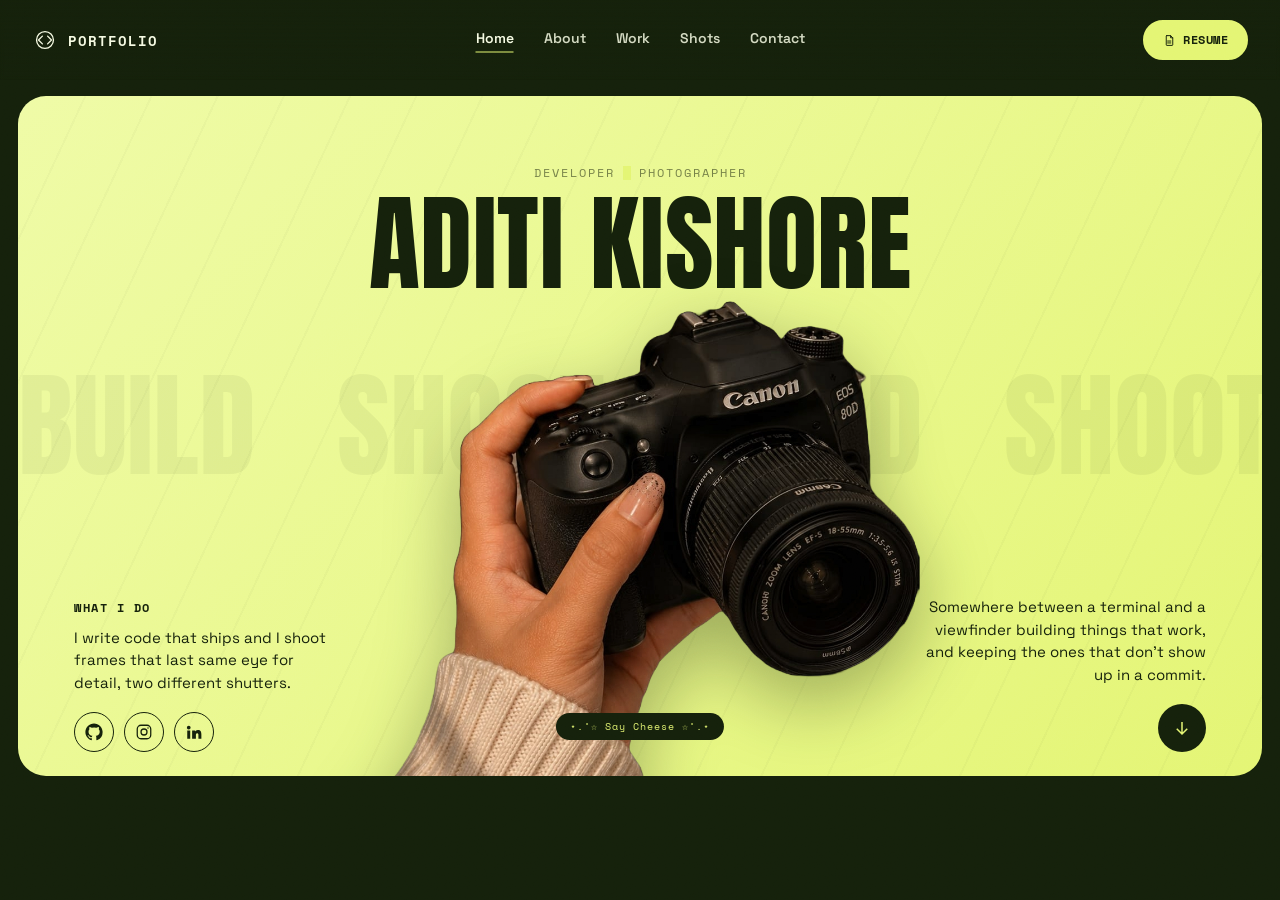
==== index.html @ 920e8c05 "updated resume" ====
<!DOCTYPE html>
<html lang="en">
<head>
<meta charset="UTF-8">
<meta name="viewport" content="width=device-width, initial-scale=1.0">
<link rel="icon" type="image/x-icon" href="assets/img/meh.png">
<link rel="preconnect" href="https://fonts.googleapis.com">
<link rel="preconnect" href="https://fonts.gstatic.com" crossorigin>
<link href="https://fonts.googleapis.com/css2?family=Anton&family=Space+Grotesk:wght@400;500;600;700&family=Space+Mono:wght@400;700&display=swap" rel="stylesheet">
<link rel="stylesheet" href="assets/css/style.css">
<title>Aditi Kishore</title>
</head>
<body>

<div class="grain" aria-hidden="true"></div>

<nav class="topnav">
  <div class="topnav__mark">
    <svg viewBox="0 0 40 40" fill="none"><circle cx="20" cy="20" r="13" stroke="currentColor" stroke-width="2"/><path d="M16 14 L10 20 L16 26 M24 14 L30 20 L24 26" stroke="currentColor" stroke-width="2" stroke-linecap="round" stroke-linejoin="round"/></svg>
    PORTFOLIO
  </div>
  <div class="topnav__links">
    <a href="index.html" class="is-active">Home</a>
    <a href="about.html">About</a>
    <a href="work.html">Work</a>
    <a href="shots.html">Shots</a>
    <a href="contact.html">Contact</a>
  </div>
  <div class="topnav__socials">
    <a class="btn-resume" href="https://drive.google.com/file/d/1BIm0ljP6OqK6bslPjOxDgCw8QHQ2F010/view?usp=sharing" target="_blank" rel="noopener" aria-label="Open Resume">
      <svg viewBox="0 0 24 24" fill="none" stroke="currentColor" stroke-width="1.8" stroke-linecap="round" stroke-linejoin="round"><path d="M7 3h7l4 4v13a1 1 0 0 1-1 1H7a1 1 0 0 1-1-1V4a1 1 0 0 1 1-1Z"/><path d="M14 3v4h4"/><path d="M8.5 13h6M8.5 16.5h6"/></svg>
      <span>Resume</span>
    </a>
  </div>
</nav>

<!-- ============ HERO ============ -->
<div class="page-pad">
  <section class="panel reveal" id="top">
    <div class="panel__lines"></div>
    <div class="hero">
      <div class="hero__ghost" aria-hidden="true">BUILD&nbsp;&nbsp;&nbsp;SHOOT&nbsp;&nbsp;&nbsp;BUILD&nbsp;&nbsp;&nbsp;SHOOT&nbsp;&nbsp;&nbsp;BUILD&nbsp;&nbsp;&nbsp;SHOOT&nbsp;&nbsp;&nbsp;</div>
      <div class="hero__head">
        <div class="eyebrow" style="color:rgba(21,33,11,0.55);margin-bottom:14px;">DEVELOPER<span class="cursor"></span>PHOTOGRAPHER</div>
        <h1 class="hero__title">ADITI KISHORE</h1>
      </div>

      <div class="hero__photo">
        <img src="assets/img/camerscut.png" alt="Aditi holding her Canon EOS 80D">
      </div>
      <span class="hero__photo__tag">&#8902;.&#730;&#9734; Say Cheese &#9734;&#730;.&#8902;</span>

      <div class="hero__row">
        <div class="hero__intro">
          <strong>What I do</strong>
          I write code that ships and I shoot frames that last same eye for detail, two different shutters.
          <div class="hero__socials">
            <a class="icon-btn" href="https://github.com/Adtkre" target="_blank" rel="noopener" aria-label="GitHub">
              <svg viewBox="0 0 24 24" fill="currentColor"><path d="M12 .5C5.73.5.5 5.73.5 12c0 5.09 3.29 9.39 7.86 10.9.57.1.78-.25.78-.55v-2.1c-3.2.7-3.87-1.36-3.87-1.36-.53-1.34-1.29-1.7-1.29-1.7-1.05-.72.08-.7.08-.7 1.16.08 1.78 1.2 1.78 1.2 1.04 1.77 2.72 1.26 3.38.96.1-.75.4-1.26.73-1.55-2.55-.29-5.23-1.28-5.23-5.7 0-1.26.45-2.29 1.2-3.1-.12-.29-.52-1.46.11-3.05 0 0 .98-.31 3.2 1.18a11.1 11.1 0 0 1 5.83 0c2.22-1.49 3.2-1.18 3.2-1.18.63 1.59.23 2.76.11 3.05.75.81 1.2 1.84 1.2 3.1 0 4.43-2.69 5.41-5.25 5.7.42.36.78 1.07.78 2.17v3.22c0 .3.21.66.79.55A11.51 11.51 0 0 0 23.5 12C23.5 5.73 18.27.5 12 .5Z"/></svg>
            </a>
            <a class="icon-btn" href="https://www.instagram.com/havea.capture/" target="_blank" rel="noopener" aria-label="Instagram">
              <svg viewBox="0 0 24 24" fill="none" stroke="currentColor" stroke-width="1.7"><rect x="3" y="3" width="18" height="18" rx="5"/><circle cx="12" cy="12" r="4"/><circle cx="17.3" cy="6.7" r="1" fill="currentColor" stroke="none"/></svg>
            </a>
            <a class="icon-btn" href="https://www.linkedin.com/in/aditi-kishore-729836320/" target="_blank" rel="noopener" aria-label="LinkedIn">
              <svg viewBox="0 0 24 24" fill="currentColor"><path d="M4.98 3.5a2.5 2.5 0 1 1 0 5.001 2.5 2.5 0 0 1 0-5ZM3 9.98h3.96V21H3V9.98ZM9.5 9.98h3.8v1.5h.05c.53-1 1.82-2.06 3.75-2.06 4 0 4.74 2.63 4.74 6.05V21h-3.96v-4.65c0-1.11-.02-2.54-1.55-2.54-1.55 0-1.79 1.21-1.79 2.46V21H9.5V9.98Z"/></svg>
            </a>
          </div>
        </div>
        <div class="hero__right">
          <p class="hero__tagline">Somewhere between a terminal and a viewfinder building things that work, and keeping the ones that don't show up in a commit.</p>
          <a class="hero__scroll" href="about.html" aria-label="Go to about section">
            <svg viewBox="0 0 24 24" fill="none" stroke="currentColor" stroke-width="2"><path d="M12 4v16M5 13l7 7 7-7"/></svg>
          </a>
        </div>
      </div>
    </div>
  </section>
</div>


<nav class="bottom-nav" aria-label="Mobile navigation">
  <a href="index.html" class="bottom-nav__item is-active" data-page="home"><svg viewBox="0 0 24 24" fill="none" stroke="currentColor" stroke-width="1.8" stroke-linecap="round" stroke-linejoin="round"><path d="M3 11.5 12 4l9 7.5"/><path d="M5.5 10v9a1 1 0 0 0 1 1H9.5a1 1 0 0 0 1-1v-4.5h5V19a1 1 0 0 0 1 1h3a1 1 0 0 0 1-1v-9"/></svg><span>Home</span></a>
  <a href="about.html" class="bottom-nav__item" data-page="about"><svg viewBox="0 0 24 24" fill="none" stroke="currentColor" stroke-width="1.8" stroke-linecap="round" stroke-linejoin="round"><circle cx="12" cy="8" r="3.5"/><path d="M4.5 20c1-3.6 4.2-6 7.5-6s6.5 2.4 7.5 6"/></svg><span>About</span></a>
  <a href="work.html" class="bottom-nav__item" data-page="work"><svg viewBox="0 0 24 24" fill="none" stroke="currentColor" stroke-width="1.8" stroke-linecap="round" stroke-linejoin="round"><rect x="3" y="7.5" width="18" height="12" rx="2"/><path d="M8.5 7.5V6a2 2 0 0 1 2-2h3a2 2 0 0 1 2 2v1.5"/><path d="M3 12.5h18"/></svg><span>Work</span></a>
  <a href="shots.html" class="bottom-nav__item" data-page="shots"><svg viewBox="0 0 24 24" fill="none" stroke="currentColor" stroke-width="1.8" stroke-linecap="round" stroke-linejoin="round"><rect x="3" y="7" width="18" height="13" rx="2"/><circle cx="12" cy="13.5" r="3.5"/><path d="M8.5 7 10 4.5h4L15.5 7"/></svg><span>Shots</span></a>
  <a href="contact.html" class="bottom-nav__item" data-page="contact"><svg viewBox="0 0 24 24" fill="none" stroke="currentColor" stroke-width="1.8" stroke-linecap="round" stroke-linejoin="round"><rect x="3" y="5" width="18" height="14" rx="2"/><path d="m4 6.5 8 6 8-6"/></svg><span>Contact</span></a>
  <a href="https://drive.google.com/file/d/1BIm0ljP6OqK6bslPjOxDgCw8QHQ2F010/view?usp=sharing" target="_blank" rel="noopener" class="bottom-nav__item bottom-nav__item--resume"><svg viewBox="0 0 24 24" fill="none" stroke="currentColor" stroke-width="1.8" stroke-linecap="round" stroke-linejoin="round"><path d="M7 3h7l4 4v13a1 1 0 0 1-1 1H7a1 1 0 0 1-1-1V4a1 1 0 0 1 1-1Z"/><path d="M14 3v4h4"/><path d="M8.5 13h6M8.5 16.5h6"/></svg><span>Resume</span></a>
</nav>

<script src="assets/js/main.js"></script>
</body>
</html>
---- assets/css/style.css ----
:root{
  --ink:#15210B;
  --ink-soft:#1D2C12;
  --ink-line:rgba(246,251,227,0.14);
  --lime:#E4F574;
  --lime-pale:#EFFBA6;
  --cream:#F6FBE3;
  --sage:#92A876;
  --radius-lg:28px;
  --radius-md:16px;
  --maxw:1280px;
  --ease:cubic-bezier(.16,.84,.32,1);
  --bottom-nav-h:76px;
}

*{box-sizing:border-box;}
html{scroll-behavior:smooth;}
body{
  margin:0;
  background:var(--ink);
  color:var(--cream);
  font-family:'Space Grotesk',sans-serif;
  font-size:16px;
  line-height:1.5;
  overflow-x:hidden;
}
h1,h2,h3{margin:0;font-family:'Anton',sans-serif;font-weight:400;letter-spacing:0.5px;text-transform:lowercase;}
p{margin:0;}
a{color:inherit;text-decoration:none;}
ul{margin:0;padding:0;list-style:none;}
button{font-family:inherit;border:none;background:none;cursor:pointer;color:inherit;}
img{max-width:100%;display:block;}

.mono{font-family:'Space Mono',monospace;}

/* ---------- focus ---------- */
a:focus-visible, button:focus-visible{
  outline:2px solid var(--lime);
  outline-offset:3px;
  border-radius:4px;
}

/* ---------- grain overlay ---------- */
.grain{
  position:fixed;inset:0;pointer-events:none;z-index:999;opacity:0.05;mix-blend-mode:overlay;
  background-image:url("data:image/svg+xml,%3Csvg xmlns='http://www.w3.org/2000/svg' width='120' height='120'%3E%3Cfilter id='n'%3E%3CfeTurbulence type='fractalNoise' baseFrequency='0.9' numOctaves='2' stitchTiles='stitch'/%3E%3C/filter%3E%3Crect width='100%25' height='100%25' filter='url(%23n)'/%3E%3C/svg%3E");
}

/* ---------- layout helpers ---------- */
.wrap{max-width:var(--maxw);margin:0 auto;padding:0 32px;}
.eyebrow{
  display:inline-flex;align-items:center;gap:8px;
  font-family:'Space Mono',monospace;font-size:12px;letter-spacing:2px;text-transform:uppercase;
  color:var(--sage);
}
.cursor{display:inline-block;width:8px;height:14px;background:var(--lime);animation:blink 1.1s steps(2) infinite;}
@keyframes blink{50%{opacity:0;}}

.btn-pill{
  display:inline-flex;align-items:center;gap:10px;
  padding:13px 22px;border-radius:999px;
  border:1px solid currentColor;
  font-family:'Space Grotesk',sans-serif;font-weight:600;font-size:14px;
  transition:background .25s var(--ease), color .25s var(--ease);
  white-space:nowrap;
}
.btn-pill svg{width:14px;height:14px;flex:none;transition:transform .25s var(--ease);}
.btn-pill:hover svg{transform:translate(2px,-2px);}

.btn-pill--dark{color:var(--ink);border-color:var(--ink);}
.btn-pill--dark:hover{background:var(--ink);color:var(--lime-pale);}
.btn-pill--light{color:var(--lime-pale);border-color:var(--ink-line);}
.btn-pill--light:hover{background:var(--lime-pale);color:var(--ink);border-color:var(--lime-pale);}

.icon-btn{
  width:46px;height:46px;border-radius:50%;
  display:inline-flex;align-items:center;justify-content:center;
  border:1px solid currentColor;
  transition:transform .25s var(--ease), background .25s var(--ease), color .25s var(--ease);
}
.icon-btn svg{width:18px;height:18px;}
.icon-btn:hover{transform:translateY(-3px);}

/* ---------- reveal on scroll ---------- */
.reveal{opacity:0;transform:translateY(24px);transition:opacity .7s var(--ease), transform .7s var(--ease);}
.reveal.in-view{opacity:1;transform:translateY(0);}

@media (prefers-reduced-motion: reduce){
  .reveal{opacity:1;transform:none;transition:none;}
  .cursor{animation:none;}
  *{scroll-behavior:auto !important;}
}

/* ====================== NAV (top, desktop) ====================== */
.topnav{
  position:fixed;top:0;left:0;right:0;z-index:100;
  display:flex;align-items:center;justify-content:space-between;
  padding:20px 32px;
  background:linear-gradient(to bottom, rgba(21,33,11,0.92), rgba(21,33,11,0));
  backdrop-filter:blur(2px);
}
.topnav__mark{display:flex;align-items:center;gap:10px;font-family:'Space Mono',monospace;font-size:14px;font-weight:700;letter-spacing:1px;}
.topnav__mark svg{width:26px;height:26px;}
.topnav__links{
  display:flex;gap:30px;font-size:14px;font-weight:600;
  position:absolute;left:50%;top:50%;
  transform:translate(-50%,-50%);
}
.topnav__links a{position:relative;padding-bottom:4px;color:var(--cream);opacity:0.85;}
.topnav__links a:hover, .topnav__links a.is-active{opacity:1;}
.topnav__links a::after{
  content:'';position:absolute;left:0;bottom:0;width:0;height:1px;background:var(--lime);
  transition:width .25s var(--ease);
}
.topnav__links a:hover::after, .topnav__links a.is-active::after{width:100%;}
.topnav__socials{display:flex;gap:10px;align-items:center;}
.topnav__socials .icon-btn{width:36px;height:36px;border-color:var(--ink-line);}
.topnav__socials .icon-btn svg{width:15px;height:15px;}
.topnav__socials .icon-btn:hover{background:var(--lime);color:var(--ink);border-color:var(--lime);}

/* ---------- resume button (top, desktop) ---------- */
.btn-resume{
  display:inline-flex;align-items:center;gap:7px;
  padding:9px 18px;border-radius:999px;
  background:var(--lime);
  color:var(--ink);
  border:2px solid var(--lime);
  font-family:'Space Mono',monospace;font-size:12px;font-weight:700;
  letter-spacing:0.5px;text-transform:uppercase;white-space:nowrap;
  animation:pulse-glow 2.2s ease-in-out infinite;
  transition:background .2s var(--ease), color .2s var(--ease), transform .2s var(--ease), box-shadow .2s var(--ease);
}
.btn-resume:hover{
  background:var(--ink);
  color:var(--lime);
  transform:translateY(-2px);
  animation:none;
  box-shadow:0 0 0 3px rgba(228,245,116,0.4);
}
.btn-resume svg{width:13px;height:13px;flex:none;}
@keyframes pulse-glow{
  0%,100%{box-shadow:0 0 0 0 rgba(228,245,116,0.6);}
  50%{box-shadow:0 0 0 8px rgba(228,245,116,0);}
}

@media (max-width:860px){
  .topnav__links{display:none;}
  .topnav .btn-resume{display:none;}
}

/* ====================== BOTTOM APP NAV (mobile) ====================== */
.bottom-nav{
  display:none;
  position:fixed;bottom:0;left:0;right:0;z-index:200;
  background:var(--ink-soft);
  border-top:1px solid var(--ink-line);
  padding:8px 4px calc(8px + env(safe-area-inset-bottom));
  align-items:stretch;
  justify-content:space-between;
  box-shadow:0 -8px 24px rgba(0,0,0,0.25);
}
.bottom-nav__item{
  flex:1;
  display:flex;flex-direction:column;align-items:center;justify-content:center;
  gap:4px;padding:6px 2px;margin:0 2px;
  border-radius:14px;
  color:var(--sage);
  font-family:'Space Mono',monospace;font-size:9.5px;letter-spacing:0.3px;text-transform:uppercase;
  transition:color .2s var(--ease), background .2s var(--ease);
}
.bottom-nav__item svg{width:21px;height:21px;transition:transform .2s var(--ease);}
.bottom-nav__item:active svg{transform:scale(0.88);}
.bottom-nav__item.is-active{color:var(--lime);background:rgba(228,245,116,0.08);}
.bottom-nav__item--resume{color:var(--ink);background:var(--lime);}
.bottom-nav__item--resume:active{background:var(--lime-pale);}

@media (max-width:860px){
  .bottom-nav{display:flex;}
  body{padding-bottom:var(--bottom-nav-h);}
}

/* ====================== PANEL (hero & contact) ====================== */
.page-pad{padding:96px 18px 0;}
.panel{
  max-width:var(--maxw);margin:0 auto;
  background:linear-gradient(135deg, var(--lime-pale) 0%, var(--lime) 100%);
  border-radius:var(--radius-lg);
  position:relative;overflow:hidden;
  color:var(--ink);
}
.panel__lines{
  position:absolute;inset:0;opacity:0.5;pointer-events:none;
  background:repeating-linear-gradient(115deg, rgba(21,33,11,0.05) 0 2px, transparent 2px 60px);
}

/* ---- hero ---- */
.hero{position:relative;padding:64px 56px 24px;min-height:680px;display:flex;flex-direction:column;justify-content:space-between;gap:40px;}
.hero__ghost{
  position:absolute;top:40%;left:0;width:200%;white-space:nowrap;z-index:1;
  font-family:'Anton',sans-serif;font-size:9vw;line-height:1;color:var(--ink);opacity:0.05;
  animation:drift 30s linear infinite;
}
@keyframes drift{from{transform:translateX(0);}to{transform:translateX(-50%);}}
.hero__head{position:relative;z-index:2;text-align:center;}
.hero__title{font-size:clamp(40px, 8.2vw, 116px);line-height:0.92;white-space:nowrap;text-transform:uppercase;}

.hero__photo{
  position:absolute;
  top:30%;left:50%;
  transform:translateX(-50%);
  height:600px;
  z-index:4;
  pointer-events:none;
}
.hero__photo img{height:100%;width:auto;display:block;filter:drop-shadow(0 25px 35px rgba(21,33,11,0.35));}
.hero__photo__tag{
  position:absolute;left:50%;bottom:36px;transform:translateX(-50%);
  background:var(--ink);color:var(--lime);
  font-family:'Space Mono',monospace;font-size:10px;letter-spacing:1px;
  padding:6px 14px;border-radius:999px;white-space:nowrap;z-index:5;
}
@media (max-width:720px){
  .hero__title{white-space:normal;font-size:clamp(40px,13vw,64px);}
  .hero__photo{position:relative;top:auto;left:auto;transform:none;height:260px;margin:14px auto 0;}
  .hero__photo__tag{bottom:8px;}
}
.hero__row{position:relative;z-index:2;display:flex;justify-content:space-between;align-items:flex-end;gap:40px;flex-wrap:wrap;}
.hero__intro{max-width:260px;font-size:15px;}
.hero__intro strong{display:block;margin-bottom:10px;font-family:'Space Mono',monospace;font-size:12px;text-transform:uppercase;letter-spacing:1.5px;}
.hero__socials{display:flex;gap:10px;margin-top:18px;}
.hero__socials .icon-btn{width:40px;height:40px;border-color:var(--ink);}
.hero__socials .icon-btn:hover{background:var(--ink);color:var(--lime);}
.hero__right{display:flex;flex-direction:column;align-items:flex-end;gap:18px;}
.hero__tagline{max-width:280px;font-size:15px;text-align:right;}
.hero__scroll{
  width:48px;height:48px;border-radius:50%;background:var(--ink);color:var(--lime);
  display:flex;align-items:center;justify-content:center;flex:none;
  animation:bob 2.4s ease-in-out infinite;
}
@keyframes bob{0%,100%{transform:translateY(0);}50%{transform:translateY(6px);}}
.hero__scroll svg{width:18px;height:18px;}

.panel-nav{
  display:flex;justify-content:center;gap:48px;
  padding:30px 0 8px;flex-wrap:wrap;
}
.panel-nav a{font-size:14px;font-weight:600;color:var(--cream);opacity:0.8;}
.panel-nav a:hover{opacity:1;color:var(--lime-pale);}

@media (max-width:720px){
  .hero{padding:44px 26px 16px;}
  .hero__row{flex-direction:column;align-items:flex-start;}
  .hero__right{align-items:flex-start;}
  .hero__tagline{text-align:left;}
}

/* ====================== SECTIONS (dark) ====================== */
.section{padding:130px 0 0;}
.section--first{padding-top:150px;}
.section__head{
  display:flex;justify-content:space-between;align-items:flex-start;gap:40px;flex-wrap:wrap;
  margin-bottom:64px;
}
.section__title{font-size:clamp(90px,13vw,180px);color:var(--lime);}
.section__desc{max-width:360px;font-size:15px;color:var(--sage);text-align:right;}
.section__head--alt .section__desc{text-align:left;}
@media (max-width:720px){
  .section{padding:90px 0 0;}
  .section--first{padding-top:110px;}
  .section__desc{text-align:left;}
}

/* ---------- about ---------- */
.about__top{display:flex;justify-content:space-between;align-items:flex-start;gap:30px;flex-wrap:wrap;margin-bottom:10px;}
.about__bio{max-width:520px;margin-left:auto;font-size:17px;color:var(--cream); margin-top:-30px;}
.about__bio a{color:var(--lime);text-decoration:underline;text-decoration-color:rgba(228,245,116,0.4);}

.wheel-block{display:flex;align-items:center;justify-content:center;gap:36px;flex-wrap:wrap;padding-bottom:90px;}
.wheel-arrow{flex:none;}
.wheel-arrow .icon-btn{width:48px;height:48px;border-color:var(--ink-line);}
.wheel-arrow .icon-btn:hover{background:var(--lime);color:var(--ink);border-color:var(--lime);}

.wheel{position:relative;width:420px;height:420px;flex:none;}
.wheel__ring{width:100%;height:100%;animation:spin 22s linear infinite;}
@keyframes spin{to{transform:rotate(360deg);}}
.wheel__ring text{
  font-family:'Space Mono',monospace;font-size:13px;letter-spacing:1.5px;fill:var(--cream);
}
.wheel__disc{
  position:absolute;inset:58px;border-radius:50%;
  background:radial-gradient(circle at 35% 30%, var(--lime-pale), var(--lime) 70%);
  display:flex;align-items:center;justify-content:center;
  overflow:hidden;
  box-shadow:inset 0 0 0 1px rgba(21,33,11,0.08);
}
.wheel__icon{width:78%;height:78%;display:flex;align-items:center;justify-content:center;transition:opacity .3s var(--ease), transform .3s var(--ease);}
.wheel__icon img{width:100%;height:100%;object-fit:contain;}
.wheel__icon.hidden{opacity:0;transform:scale(.7);position:absolute;}

/* ---------- skills pills (mobile only, shown below the wheel) ---------- */
.skills-pills{display:none;width:100%;justify-content:center;margin-top:-40px;}
.pills-group{display:flex;flex-wrap:wrap;justify-content:center;gap:10px;}
.pills-group.hidden{display:none;}
.skills-pills span{
  font-family:'Space Mono',monospace;font-size:12px;letter-spacing:0.5px;
  color:var(--cream);border:1px solid var(--ink-line);
  padding:9px 16px;border-radius:999px;background:var(--ink-soft);
  white-space:nowrap;
}

/* ---------- work ---------- */
.work-list{border-top:1px solid var(--ink-line);}
.work-item{
  display:grid;grid-template-columns:120px 1fr auto;gap:30px;align-items:center;
  padding:42px 0;border-bottom:1px solid var(--ink-line);
}
.work-item__tag{font-family:'Space Mono',monospace;font-size:13px;color:var(--lime);letter-spacing:1px;}
.work-item__title{font-family:'Anton',sans-serif;font-size:26px;text-transform:none;margin-bottom:8px;}
.work-item__desc{font-size:14px;color:var(--sage);max-width:520px;}
.work-item__stack{display:flex;gap:8px;margin-top:10px;flex-wrap:wrap;}
.work-item__stack span{font-family:'Space Mono',monospace;font-size:11px;color:var(--sage);border:1px solid var(--ink-line);padding:4px 9px;border-radius:999px;}
@media (max-width:720px){
  .work-item{grid-template-columns:1fr;gap:14px;}
  .work-item__cta{justify-self:start;}
}

/* ---------- shots ---------- */
.shots-track-wrap{position:relative;}
.shots-track{
  display:flex;gap:20px;overflow-x:auto;scroll-snap-type:x mandatory;
  padding-bottom:10px;scrollbar-width:none;
}
.shots-track::-webkit-scrollbar{display:none;}
.shot{
  flex:none;width:280px;height:340px;scroll-snap-align:start;
  border-radius:var(--radius-md);position:relative;overflow:hidden;
  display:flex;align-items:flex-end;padding:18px;
  border:1px dashed var(--ink-line);
}
.shot::after{content:'';position:absolute;inset:0;background:linear-gradient(to top, rgba(21,33,11,0.65), transparent 55%);}
.shot__label{position:relative;z-index:1;font-family:'Space Mono',monospace;font-size:12px;color:var(--cream);letter-spacing:1px;}
.shot__icon{position:absolute;top:18px;left:18px;width:22px;height:22px;color:rgba(246,251,227,0.55);z-index:1;}
.shots-controls{display:flex;justify-content:flex-end;gap:10px;margin-top:24px;}
.shots-controls .icon-btn{width:44px;height:44px;border-color:var(--ink-line);}
.shots-controls .icon-btn:hover{background:var(--lime);color:var(--ink);border-color:var(--lime);}
.shots-note{
  margin-top:20px;font-family:'Space Mono',monospace;font-size:12px;color:var(--sage);
}

/* ====================== CONTACT PANEL ====================== */
.contact{padding:80px 56px;text-align:center;display:flex;flex-direction:column;align-items:center;gap:24px;}
.contact__title{font-size:clamp(46px,9vw,108px);line-height:0.95;}
.contact__sub{max-width:480px;font-size:16px;}
.contact__row{display:flex;gap:16px;flex-wrap:wrap;justify-content:center;margin-top:10px;}
.contact__row .icon-btn{width:54px;height:54px;border-color:var(--ink);}
.contact__row .icon-btn:hover{background:var(--ink);color:var(--lime);}
.contact__email{
  font-family:'Space Mono',monospace;font-size:14px;border-bottom:1px solid var(--ink);padding-bottom:3px;
}
@media (max-width:720px){.contact{padding:60px 26px;}}

footer{
  text-align:center;padding:40px 20px 50px;
  font-family:'Space Mono',monospace;font-size:12px;color:var(--sage);
}
footer a{text-decoration:underline;text-decoration-color:var(--ink-line);}

@media (max-width:720px){
  .wheel{width:240px;height:240px;}
  .wheel__ring{display:none;}
  .wheel__disc{inset:0;}
  .wheel-block{gap:14px;row-gap:26px;padding-bottom:50px;}
  .wheel-arrow .icon-btn{width:40px;height:40px;}
  .skills-pills{display:flex;max-width:300px;margin:0 auto;}
  .about__bio{margin-left:0;margin-top:0;max-width:100%;font-size:15.5px;}
  .about__top{margin-bottom:36px;}
}

@media (max-width:420px){
  .wheel{width:200px;height:200px;}
  .wheel-block{gap:8px;}
  .skills-pills{max-width:250px;margin:0 auto;}
  .skills-pills span{font-size:11px;padding:8px 13px;}
}
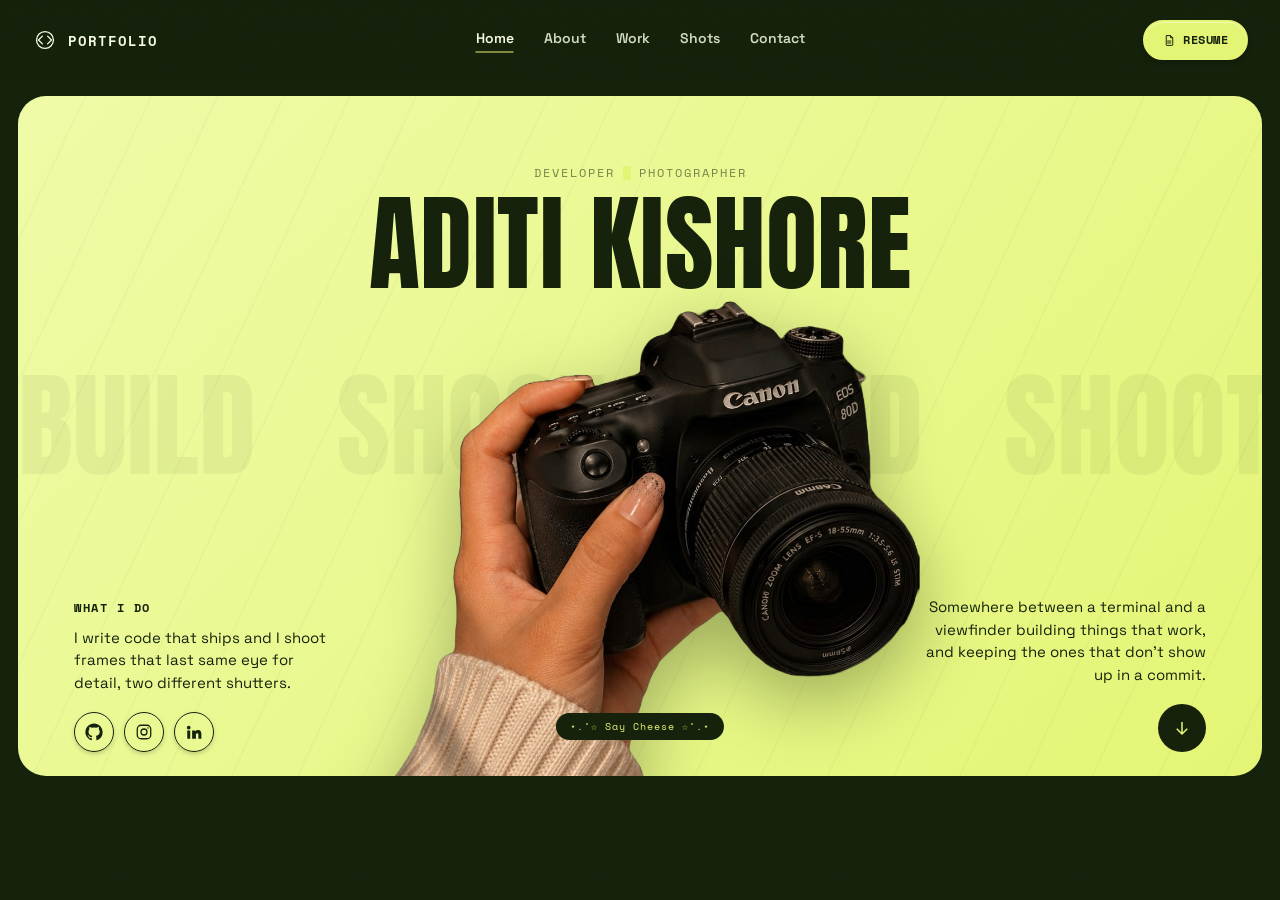
==== commit c669e990: "changed nav bar and addedd gradiant in camera" ====
--- a/index.html
+++ b/index.html
@@ -27,7 +27,11 @@
     <a href="contact.html">Contact</a>
   </div>
   <div class="topnav__socials">
-    <a class="btn-resume" href="https://drive.google.com/file/d/1BIm0ljP6OqK6bslPjOxDgCw8QHQ2F010/view?usp=sharing" target="_blank" rel="noopener" aria-label="Open Resume">
+    <a  class="btn-resume"
+        href="./assets/docs/Aditi_Kishore_Resume.pdf"
+        target="_blank"
+        rel="noopener noreferrer"
+        aria-label="Open Resume">
       <svg viewBox="0 0 24 24" fill="none" stroke="currentColor" stroke-width="1.8" stroke-linecap="round" stroke-linejoin="round"><path d="M7 3h7l4 4v13a1 1 0 0 1-1 1H7a1 1 0 0 1-1-1V4a1 1 0 0 1 1-1Z"/><path d="M14 3v4h4"/><path d="M8.5 13h6M8.5 16.5h6"/></svg>
       <span>Resume</span>
     </a>
@@ -77,16 +81,32 @@
   </section>
 </div>
 
-
 <nav class="bottom-nav" aria-label="Mobile navigation">
-  <a href="index.html" class="bottom-nav__item is-active" data-page="home"><svg viewBox="0 0 24 24" fill="none" stroke="currentColor" stroke-width="1.8" stroke-linecap="round" stroke-linejoin="round"><path d="M3 11.5 12 4l9 7.5"/><path d="M5.5 10v9a1 1 0 0 0 1 1H9.5a1 1 0 0 0 1-1v-4.5h5V19a1 1 0 0 0 1 1h3a1 1 0 0 0 1-1v-9"/></svg><span>Home</span></a>
-  <a href="about.html" class="bottom-nav__item" data-page="about"><svg viewBox="0 0 24 24" fill="none" stroke="currentColor" stroke-width="1.8" stroke-linecap="round" stroke-linejoin="round"><circle cx="12" cy="8" r="3.5"/><path d="M4.5 20c1-3.6 4.2-6 7.5-6s6.5 2.4 7.5 6"/></svg><span>About</span></a>
-  <a href="work.html" class="bottom-nav__item" data-page="work"><svg viewBox="0 0 24 24" fill="none" stroke="currentColor" stroke-width="1.8" stroke-linecap="round" stroke-linejoin="round"><rect x="3" y="7.5" width="18" height="12" rx="2"/><path d="M8.5 7.5V6a2 2 0 0 1 2-2h3a2 2 0 0 1 2 2v1.5"/><path d="M3 12.5h18"/></svg><span>Work</span></a>
-  <a href="shots.html" class="bottom-nav__item" data-page="shots"><svg viewBox="0 0 24 24" fill="none" stroke="currentColor" stroke-width="1.8" stroke-linecap="round" stroke-linejoin="round"><rect x="3" y="7" width="18" height="13" rx="2"/><circle cx="12" cy="13.5" r="3.5"/><path d="M8.5 7 10 4.5h4L15.5 7"/></svg><span>Shots</span></a>
-  <a href="contact.html" class="bottom-nav__item" data-page="contact"><svg viewBox="0 0 24 24" fill="none" stroke="currentColor" stroke-width="1.8" stroke-linecap="round" stroke-linejoin="round"><rect x="3" y="5" width="18" height="14" rx="2"/><path d="m4 6.5 8 6 8-6"/></svg><span>Contact</span></a>
-  <a href="https://drive.google.com/file/d/1BIm0ljP6OqK6bslPjOxDgCw8QHQ2F010/view?usp=sharing" target="_blank" rel="noopener" class="bottom-nav__item bottom-nav__item--resume"><svg viewBox="0 0 24 24" fill="none" stroke="currentColor" stroke-width="1.8" stroke-linecap="round" stroke-linejoin="round"><path d="M7 3h7l4 4v13a1 1 0 0 1-1 1H7a1 1 0 0 1-1-1V4a1 1 0 0 1 1-1Z"/><path d="M14 3v4h4"/><path d="M8.5 13h6M8.5 16.5h6"/></svg><span>Resume</span></a>
+  <a href="index.html" class="bottom-nav__item is-active" data-page="home">
+    <span class="icon-circle"><svg viewBox="0 0 24 24" fill="none" stroke="currentColor" stroke-width="1.8" stroke-linecap="round" stroke-linejoin="round"><path d="M4 11.5 12 4l8 7.5"/><path d="M6.5 10.5V19h11v-8.5"/><path d="M10 19v-4.5h4V19"/></svg></span>
+    <span>Home</span>
+  </a>
+  <a href="about.html" class="bottom-nav__item" data-page="about">
+    <span class="icon-circle"><svg viewBox="0 0 24 24" fill="none" stroke="currentColor" stroke-width="1.8" stroke-linecap="round" stroke-linejoin="round"><circle cx="12" cy="8" r="3.5"/><path d="M4.5 20c1-3.6 4.2-6 7.5-6s6.5 2.4 7.5 6"/></svg></span>
+    <span>About</span>
+  </a>
+  <a href="work.html" class="bottom-nav__item" data-page="work">
+    <span class="icon-circle"><svg viewBox="0 0 24 24" fill="none" stroke="currentColor" stroke-width="1.8" stroke-linecap="round" stroke-linejoin="round"><rect x="3" y="7.5" width="18" height="12" rx="2"/><path d="M8.5 7.5V6a2 2 0 0 1 2-2h3a2 2 0 0 1 2 2v1.5"/><path d="M3 12.5h18"/></svg></span>
+    <span>Work</span>
+  </a>
+  <a href="shots.html" class="bottom-nav__item" data-page="shots">
+    <span class="icon-circle"><svg viewBox="0 0 24 24" fill="none" stroke="currentColor" stroke-width="1.8" stroke-linecap="round" stroke-linejoin="round"><rect x="3" y="7" width="18" height="13" rx="2"/><circle cx="12" cy="13.5" r="3.5"/><path d="M8.5 7 10 4.5h4L15.5 7"/></svg></span>
+    <span>Shots</span>
+  </a>
+  <a href="contact.html" class="bottom-nav__item" data-page="contact">
+    <span class="icon-circle"><svg viewBox="0 0 24 24" fill="none" stroke="currentColor" stroke-width="1.8" stroke-linecap="round" stroke-linejoin="round"><rect x="3" y="5" width="18" height="14" rx="2"/><path d="m4 6.5 8 6 8-6"/></svg></span>
+    <span>Contact</span>
+  </a>
+  <a href="./assets/docs/Aditi_Kishore_Resume.pdf" target="_blank" rel="noopener" class="bottom-nav__item bottom-nav__item--resume">
+    <span class="icon-circle"><svg viewBox="0 0 24 24" fill="none" stroke="currentColor" stroke-width="1.8" stroke-linecap="round" stroke-linejoin="round"><path d="M7 3h7l4 4v13a1 1 0 0 1-1 1H7a1 1 0 0 1-1-1V4a1 1 0 0 1 1-1Z"/><path d="M14 3v4h4"/><path d="M8.5 13h6M8.5 16.5h6"/></svg></span>
+    <span>Resume</span>
+  </a>
 </nav>
-
 <script src="assets/js/main.js"></script>
 </body>
 </html>
--- a/assets/css/style.css
+++ b/assets/css/style.css
@@ -10,10 +10,10 @@
   --radius-md:16px;
   --maxw:1280px;
   --ease:cubic-bezier(.16,.84,.32,1);
-  --bottom-nav-h:76px;
-}
-
-*{box-sizing:border-box;}
+  --bottom-nav-h:96px;
+}
+
+*{box-sizing:border-box;-webkit-tap-highlight-color:transparent;}
 html{scroll-behavior:smooth;}
 body{
   margin:0;
@@ -61,9 +61,12 @@
   padding:13px 22px;border-radius:999px;
   border:1px solid currentColor;
   font-family:'Space Grotesk',sans-serif;font-weight:600;font-size:14px;
-  transition:background .25s var(--ease), color .25s var(--ease);
+  box-shadow:0 1px 0 rgba(255,255,255,0.15) inset, 0 2px 5px rgba(0,0,0,0.15);
+  transition:background .25s var(--ease), color .25s var(--ease), box-shadow .25s var(--ease), transform .25s var(--ease);
   white-space:nowrap;
 }
+.btn-pill:hover{transform:translateY(-2px);}
+.btn-pill:active{transform:translateY(0);box-shadow:0 1px 3px rgba(0,0,0,0.25) inset;}
 .btn-pill svg{width:14px;height:14px;flex:none;transition:transform .25s var(--ease);}
 .btn-pill:hover svg{transform:translate(2px,-2px);}
 
@@ -76,10 +79,12 @@
   width:46px;height:46px;border-radius:50%;
   display:inline-flex;align-items:center;justify-content:center;
   border:1px solid currentColor;
-  transition:transform .25s var(--ease), background .25s var(--ease), color .25s var(--ease);
+  box-shadow:0 1px 0 rgba(255,255,255,0.15) inset, 0 2px 4px rgba(0,0,0,0.18);
+  transition:transform .25s var(--ease), background .25s var(--ease), color .25s var(--ease), box-shadow .25s var(--ease);
 }
 .icon-btn svg{width:18px;height:18px;}
-.icon-btn:hover{transform:translateY(-3px);}
+.icon-btn:hover{transform:translateY(-3px);box-shadow:0 1px 0 rgba(255,255,255,0.2) inset, 0 6px 12px rgba(0,0,0,0.25);}
+.icon-btn:active{transform:translateY(0);box-shadow:0 1px 3px rgba(0,0,0,0.3) inset;}
 
 /* ---------- reveal on scroll ---------- */
 .reveal{opacity:0;transform:translateY(24px);transition:opacity .7s var(--ease), transform .7s var(--ease);}
@@ -127,6 +132,7 @@
   border:2px solid var(--lime);
   font-family:'Space Mono',monospace;font-size:12px;font-weight:700;
   letter-spacing:0.5px;text-transform:uppercase;white-space:nowrap;
+  box-shadow:0 1px 0 rgba(255,255,255,0.5) inset, 0 3px 6px rgba(0,0,0,0.2);
   animation:pulse-glow 2.2s ease-in-out infinite;
   transition:background .2s var(--ease), color .2s var(--ease), transform .2s var(--ease), box-shadow .2s var(--ease);
 }
@@ -137,6 +143,7 @@
   animation:none;
   box-shadow:0 0 0 3px rgba(228,245,116,0.4);
 }
+.btn-resume:active{transform:translateY(0);}
 .btn-resume svg{width:13px;height:13px;flex:none;}
 @keyframes pulse-glow{
   0%,100%{box-shadow:0 0 0 0 rgba(228,245,116,0.6);}
@@ -148,31 +155,116 @@
   .topnav .btn-resume{display:none;}
 }
 
-/* ====================== BOTTOM APP NAV (mobile) ====================== */
+/* ====================== BOTTOM APP NAV (mobile, filmstrip style) ====================== */
 .bottom-nav{
   display:none;
-  position:fixed;bottom:0;left:0;right:0;z-index:200;
-  background:var(--ink-soft);
-  border-top:1px solid var(--ink-line);
-  padding:8px 4px calc(8px + env(safe-area-inset-bottom));
+  position:fixed;
+  left:50%;
+  bottom:calc(18px + env(safe-area-inset-bottom));
+  transform:translateX(-50%);
+  z-index:200;
+  width:max-content;
+  max-width:calc(100vw - 32px);
+  background:linear-gradient(180deg, #223016 0%, var(--ink-soft) 100%);
+  border:3px solid rgba(246,251,227,0.4);
+  border-radius:4px;
+  padding:13px 0;
   align-items:stretch;
-  justify-content:space-between;
-  box-shadow:0 -8px 24px rgba(0,0,0,0.25);
-}
+  justify-content:center;
+  gap:0;
+  box-shadow:
+    0 10px 18px rgba(0,0,0,0.3),
+    0 22px 44px rgba(0,0,0,0.35),
+    0 1px 0 rgba(246,251,227,0.06) inset,
+    0 -1px 6px rgba(0,0,0,0.35) inset;
+}
+/* sprocket-hole perforations, film-strip style (top & bottom edges only) */
+.bottom-nav::before,
+.bottom-nav::after{
+  content:'';
+  position:absolute;
+  left:8px;right:8px;
+  height:8px;
+  background-image:url("data:image/svg+xml,%3Csvg xmlns='http://www.w3.org/2000/svg' width='14' height='8' viewBox='0 0 14 8'%3E%3Crect x='2' y='1' width='8' height='6' rx='2' ry='2' fill='%23F6FBE3' fill-opacity='0.85'/%3E%3C/svg%3E");
+  background-repeat:repeat-x;
+  background-size:14px 8px;
+}
+.bottom-nav::before{top:3px;}
+.bottom-nav::after{bottom:3px;}
 .bottom-nav__item{
-  flex:1;
+  position:relative;
+  flex:none;
+  width:56px;
   display:flex;flex-direction:column;align-items:center;justify-content:center;
-  gap:4px;padding:6px 2px;margin:0 2px;
-  border-radius:14px;
+  gap:4px;
+  padding:4px 4px;
+  border-radius:0;
+  border-top:3px solid rgba(246,251,227,0.4);
+  border-bottom:3px solid rgba(246,251,227,0.4);
+  border-right:3px solid rgba(246,251,227,0.4);
   color:var(--sage);
-  font-family:'Space Mono',monospace;font-size:9.5px;letter-spacing:0.3px;text-transform:uppercase;
-  transition:color .2s var(--ease), background .2s var(--ease);
-}
-.bottom-nav__item svg{width:21px;height:21px;transition:transform .2s var(--ease);}
-.bottom-nav__item:active svg{transform:scale(0.88);}
-.bottom-nav__item.is-active{color:var(--lime);background:rgba(228,245,116,0.08);}
-.bottom-nav__item--resume{color:var(--ink);background:var(--lime);}
-.bottom-nav__item--resume:active{background:var(--lime-pale);}
+  -webkit-tap-highlight-color:transparent;
+  outline:none;
+  user-select:none;
+  transition:color .25s var(--ease), background .25s var(--ease);
+}
+.bottom-nav__item:first-child{
+  border-top-left-radius:2px;
+  border-bottom-left-radius:2px;
+}
+.bottom-nav__item:last-child{
+  border-right:none;
+  border-top-right-radius:2px;
+  border-bottom-right-radius:2px;
+}
+.bottom-nav__item .icon-circle{
+  width:32px;height:26px;
+  display:flex;align-items:center;justify-content:center;
+  border-radius:8px;
+  background:rgba(246,251,227,0.05);
+  border:1px solid rgba(246,251,227,0.08);
+  box-shadow:
+    0 1px 0 rgba(246,251,227,0.08) inset,
+    0 -2px 3px rgba(0,0,0,0.3) inset,
+    0 2px 4px rgba(0,0,0,0.25);
+  transition:background .25s var(--ease), color .25s var(--ease), transform .3s var(--ease), box-shadow .3s var(--ease), border-radius .3s var(--ease);
+}
+.bottom-nav__item svg{width:17px;height:17px;transition:transform .2s var(--ease);}
+.bottom-nav__item span{
+  font-family:'Space Mono',monospace;font-size:8.5px;letter-spacing:0.3px;text-transform:uppercase;
+  white-space:nowrap;
+  transition:color .2s var(--ease), transform .25s var(--ease);
+}
+
+.bottom-nav__item:active .icon-circle{background:rgba(246,251,227,0.08);transform:scale(0.92);}
+.bottom-nav__item:active svg{transform:scale(0.9);}
+
+/* ---------- active item: bigger "developed frame" popping off the strip ---------- */
+.bottom-nav__item.is-active{color:var(--lime);}
+.bottom-nav__item.is-active .icon-circle{
+  color:var(--ink);
+  width:36px;height:30px;
+  border-radius:10px;
+  border-color:transparent;
+  background:linear-gradient(160deg, var(--lime-pale) 0%, var(--lime) 65%);
+  transform:translateY(-20px) scale(1.15) rotate(-2deg);
+  box-shadow:
+    0 12px 24px rgba(228,245,116,0.5),
+    0 0 0 5px var(--ink-soft),
+    0 1px 0 rgba(255,255,255,0.6) inset,
+    0 -3px 5px rgba(21,33,11,0.25) inset;
+}
+.bottom-nav__item.is-active:active .icon-circle{
+  background:var(--lime-pale);
+  transform:translateY(-20px) scale(1.1) rotate(-2deg);
+}
+.bottom-nav__item.is-active span{
+  transform:translateY(-8px);
+}
+
+.bottom-nav__item--resume{color:var(--lime);}
+.bottom-nav__item--resume .icon-circle{color:var(--lime);}
+.bottom-nav__item--resume:active .icon-circle{background:rgba(228,245,116,0.12);}
 
 @media (max-width:860px){
   .bottom-nav{display:flex;}
@@ -223,6 +315,11 @@
   .hero__title{white-space:normal;font-size:clamp(40px,13vw,64px);}
   .hero__photo{position:relative;top:auto;left:auto;transform:none;height:260px;margin:14px auto 0;}
   .hero__photo__tag{bottom:8px;}
+  .hero__photo img{
+    -webkit-mask-image:linear-gradient(to bottom, #000 70%, transparent 100%);
+    mask-image:linear-gradient(to bottom, #000 70%, transparent 100%);
+    filter:none;
+  }
 }
 .hero__row{position:relative;z-index:2;display:flex;justify-content:space-between;align-items:flex-end;gap:40px;flex-wrap:wrap;}
 .hero__intro{max-width:260px;font-size:15px;}
@@ -255,24 +352,24 @@
 }
 
 /* ====================== SECTIONS (dark) ====================== */
-.section{padding:130px 0 0;}
-.section--first{padding-top:150px;}
+.section{padding:72px 0 0;}
+.section--first{padding-top:88px;}
 .section__head{
   display:flex;justify-content:space-between;align-items:flex-start;gap:40px;flex-wrap:wrap;
-  margin-bottom:64px;
+  margin-bottom:28px;
 }
 .section__title{font-size:clamp(90px,13vw,180px);color:var(--lime);}
 .section__desc{max-width:360px;font-size:15px;color:var(--sage);text-align:right;}
 .section__head--alt .section__desc{text-align:left;}
 @media (max-width:720px){
-  .section{padding:90px 0 0;}
-  .section--first{padding-top:110px;}
+  .section{padding:60px 0 0;}
+  .section--first{padding-top:82px;}
   .section__desc{text-align:left;}
 }
 
 /* ---------- about ---------- */
 .about__top{display:flex;justify-content:space-between;align-items:flex-start;gap:30px;flex-wrap:wrap;margin-bottom:10px;}
-.about__bio{max-width:520px;margin-left:auto;font-size:17px;color:var(--cream); margin-top:-30px;}
+.about__bio{max-width:520px;margin-left:auto;font-size:17px;color:var(--cream); margin-top:-14px;}
 .about__bio a{color:var(--lime);text-decoration:underline;text-decoration-color:rgba(228,245,116,0.4);}
 
 .wheel-block{display:flex;align-items:center;justify-content:center;gap:36px;flex-wrap:wrap;padding-bottom:90px;}
@@ -381,4 +478,4 @@
   .wheel-block{gap:8px;}
   .skills-pills{max-width:250px;margin:0 auto;}
   .skills-pills span{font-size:11px;padding:8px 13px;}
-}
+}
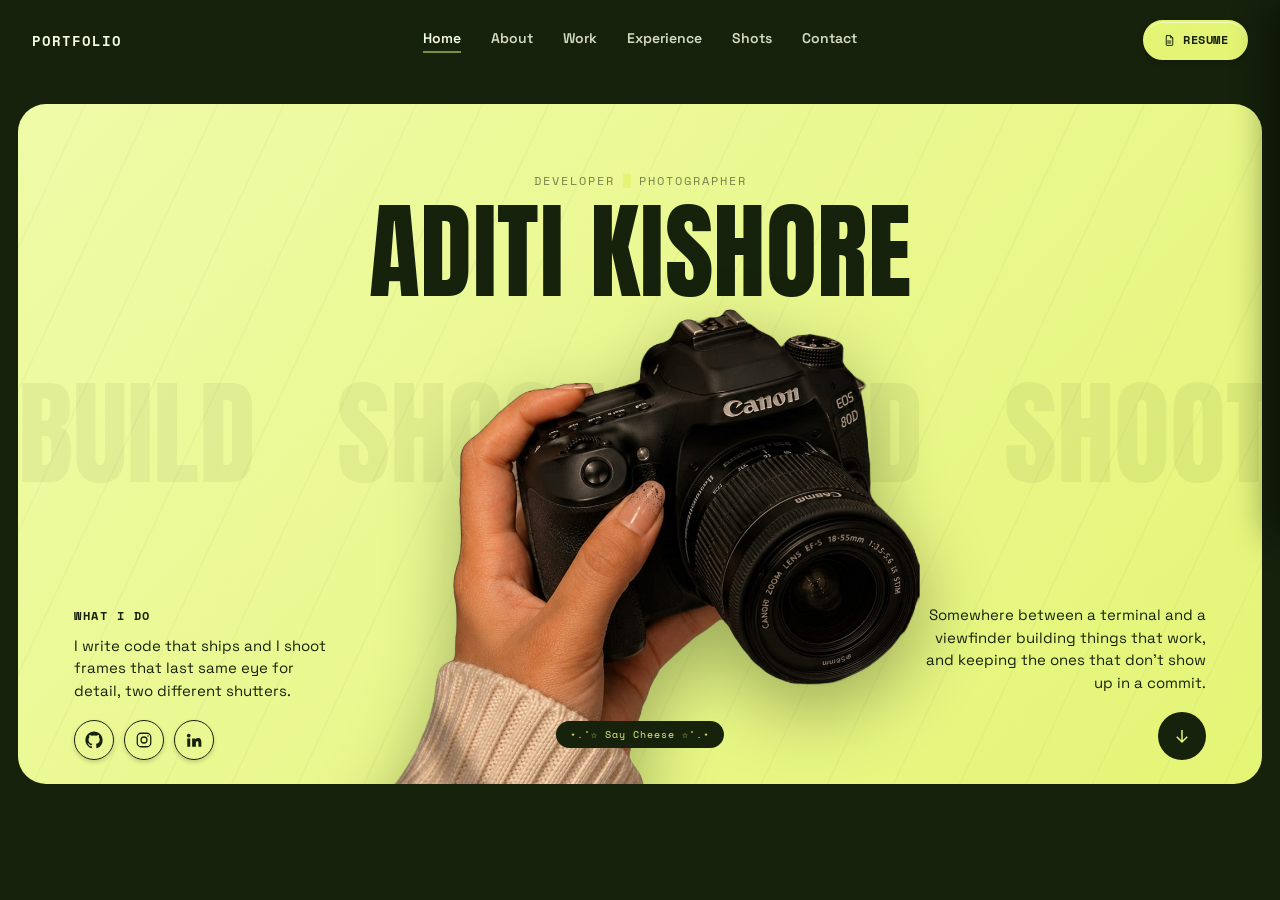
==== commit 3cf89af4: "umm ok" ====
--- a/index.html
+++ b/index.html
@@ -16,17 +16,21 @@
 
 <nav class="topnav">
   <div class="topnav__mark">
-    <svg viewBox="0 0 40 40" fill="none"><circle cx="20" cy="20" r="13" stroke="currentColor" stroke-width="2"/><path d="M16 14 L10 20 L16 26 M24 14 L30 20 L24 26" stroke="currentColor" stroke-width="2" stroke-linecap="round" stroke-linejoin="round"/></svg>
-    PORTFOLIO
+    <img class="topnav__logo" src="assets/img/meh.png" alt="Aditi Kishore logo">
+    <span class="topnav__mark-text">PORTFOLIO</span>
   </div>
   <div class="topnav__links">
     <a href="index.html" class="is-active">Home</a>
     <a href="about.html">About</a>
     <a href="work.html">Work</a>
+    <a href="experience.html">Experience</a>
     <a href="shots.html">Shots</a>
     <a href="contact.html">Contact</a>
   </div>
   <div class="topnav__socials">
+    <button class="hamburger" type="button" aria-label="Open menu" aria-expanded="false">
+      <span></span><span></span><span></span>
+    </button>
     <a  class="btn-resume"
         href="./assets/docs/Aditi_Kishore_Resume.pdf"
         target="_blank"
@@ -37,6 +41,20 @@
     </a>
   </div>
 </nav>
+
+<div class="mobile-menu-backdrop"></div>
+<div class="mobile-menu">
+    <button class="mobile-menu__close" type="button" aria-label="Close menu">
+      <svg viewBox="0 0 24 24" fill="none" stroke="currentColor" stroke-width="2" stroke-linecap="round" stroke-linejoin="round"><path d="M6 6l12 12M18 6L6 18"/></svg>
+    </button>
+    <a href="index.html" data-page="home">Home</a>
+    <a href="about.html" data-page="about">About</a>
+    <a href="work.html" data-page="work">Work</a>
+    <a href="experience.html" data-page="experience">Experience</a>
+    <a href="shots.html" data-page="shots">Shots</a>
+    <a href="contact.html" data-page="contact">Contact</a>
+    <a href="./assets/docs/Aditi_Kishore_Resume.pdf" target="_blank" rel="noopener">Resume</a>
+</div>
 
 <!-- ============ HERO ============ -->
 <div class="page-pad">
@@ -51,8 +69,9 @@
 
       <div class="hero__photo">
         <img src="assets/img/camerscut.png" alt="Aditi holding her Canon EOS 80D">
+        <span class="hero__photo__tag hero__photo__tag--mobile" aria-hidden="true">&#8902;.&#730;&#9734; Say Cheese &#9734;&#730;.&#8902;</span>
       </div>
-      <span class="hero__photo__tag">&#8902;.&#730;&#9734; Say Cheese &#9734;&#730;.&#8902;</span>
+      <span class="hero__photo__tag hero__photo__tag--desktop">&#8902;.&#730;&#9734; Say Cheese &#9734;&#730;.&#8902;</span>
 
       <div class="hero__row">
         <div class="hero__intro">
@@ -94,9 +113,9 @@
     <span class="icon-circle"><svg viewBox="0 0 24 24" fill="none" stroke="currentColor" stroke-width="1.8" stroke-linecap="round" stroke-linejoin="round"><rect x="3" y="7.5" width="18" height="12" rx="2"/><path d="M8.5 7.5V6a2 2 0 0 1 2-2h3a2 2 0 0 1 2 2v1.5"/><path d="M3 12.5h18"/></svg></span>
     <span>Work</span>
   </a>
-  <a href="shots.html" class="bottom-nav__item" data-page="shots">
-    <span class="icon-circle"><svg viewBox="0 0 24 24" fill="none" stroke="currentColor" stroke-width="1.8" stroke-linecap="round" stroke-linejoin="round"><rect x="3" y="7" width="18" height="13" rx="2"/><circle cx="12" cy="13.5" r="3.5"/><path d="M8.5 7 10 4.5h4L15.5 7"/></svg></span>
-    <span>Shots</span>
+  <a href="experience.html" class="bottom-nav__item" data-page="experience">
+    <span class="icon-circle"><svg viewBox="0 0 24 24" fill="none" stroke="currentColor" stroke-width="1.8" stroke-linecap="round" stroke-linejoin="round"><path d="M4 6h16M4 12h16M4 18h10"/></svg></span>
+    <span>Exp</span>
   </a>
   <a href="contact.html" class="bottom-nav__item" data-page="contact">
     <span class="icon-circle"><svg viewBox="0 0 24 24" fill="none" stroke="currentColor" stroke-width="1.8" stroke-linecap="round" stroke-linejoin="round"><rect x="3" y="5" width="18" height="14" rx="2"/><path d="m4 6.5 8 6 8-6"/></svg></span>
@@ -109,4 +128,4 @@
 </nav>
 <script src="assets/js/main.js"></script>
 </body>
-</html>
+</html>
--- a/assets/css/style.css
+++ b/assets/css/style.css
@@ -98,14 +98,14 @@
 
 /* ====================== NAV (top, desktop) ====================== */
 .topnav{
-  position:fixed;top:0;left:0;right:0;z-index:100;
+  position:relative;z-index:100;
   display:flex;align-items:center;justify-content:space-between;
   padding:20px 32px;
-  background:linear-gradient(to bottom, rgba(21,33,11,0.92), rgba(21,33,11,0));
-  backdrop-filter:blur(2px);
+  background:var(--ink);
 }
 .topnav__mark{display:flex;align-items:center;gap:10px;font-family:'Space Mono',monospace;font-size:14px;font-weight:700;letter-spacing:1px;}
 .topnav__mark svg{width:26px;height:26px;}
+.topnav__logo{width:30px;height:30px;border-radius:8px;object-fit:cover;display:none;border:1px solid var(--ink-line);}
 .topnav__links{
   display:flex;gap:30px;font-size:14px;font-weight:600;
   position:absolute;left:50%;top:50%;
@@ -153,6 +153,108 @@
 @media (max-width:860px){
   .topnav__links{display:none;}
   .topnav .btn-resume{display:none;}
+  .topnav__mark-text{display:none;}
+  .topnav__logo{display:block;}
+  .topnav{
+    position:sticky;top:0;
+    z-index:120;
+    background:transparent;
+  }
+}
+
+/* ---------- hamburger (mobile) ---------- */
+.hamburger{
+  display:none;flex-direction:column;justify-content:center;align-items:center;gap:5px;
+  width:36px;height:36px;padding:0;cursor:pointer;flex:none;
+}
+.hamburger span{
+  display:block;width:20px;height:2px;background:var(--cream);border-radius:2px;
+  transition:transform .25s var(--ease), opacity .25s var(--ease);
+}
+.hamburger.is-open span:nth-child(1){transform:translateY(7px) rotate(45deg);}
+.hamburger.is-open span:nth-child(2){opacity:0;}
+.hamburger.is-open span:nth-child(3){transform:translateY(-7px) rotate(-45deg);}
+
+.mobile-menu-backdrop{
+  display:none;
+  position:fixed;inset:0;
+  background:rgba(0,0,0,0.55);
+  z-index:240;
+  opacity:0;
+  transition:opacity .3s var(--ease);
+}
+.mobile-menu-backdrop.is-open{display:block;opacity:1;}
+
+.mobile-menu{
+  display:flex;flex-direction:column;
+  position:fixed;top:0;right:0;
+  width:74%;max-width:280px;
+  max-height:calc(100vh - 24px);
+  overflow-y:auto;
+  background-image:
+    url("data:image/svg+xml,%3Csvg xmlns='http://www.w3.org/2000/svg' width='14' height='8' viewBox='0 0 14 8'%3E%3Crect x='2' y='1' width='8' height='6' rx='2' ry='2' fill='%23FFFFFF'/%3E%3C/svg%3E"),
+    url("data:image/svg+xml,%3Csvg xmlns='http://www.w3.org/2000/svg' width='14' height='8' viewBox='0 0 14 8'%3E%3Crect x='2' y='1' width='8' height='6' rx='2' ry='2' fill='%23FFFFFF'/%3E%3C/svg%3E"),
+    linear-gradient(180deg, #223016 0%, var(--ink-soft) 100%);
+  background-repeat:repeat-x, repeat-x, no-repeat;
+  background-position:left 8px top 3px, left 8px bottom 3px, 0 0;
+  background-size:14px 8px, 14px 8px, auto;
+  border:3px solid rgba(255,255,255,0.35);
+  border-radius:16px;
+  padding:76px 34px 24px 38px;
+  transform:translateX(100%);
+  transition:transform .35s var(--ease);
+  z-index:250;
+  box-shadow:
+    -14px 0 34px rgba(0,0,0,0.4),
+    0 1px 0 rgba(246,251,227,0.06) inset,
+    0 -1px 6px rgba(0,0,0,0.35) inset;
+  pointer-events:none;
+}
+.mobile-menu.is-open{
+  transform:translateX(0);
+  pointer-events:auto;
+}
+/* sprocket-hole perforations, film-strip style (left & right edges) */
+.mobile-menu::before,
+.mobile-menu::after{
+  content:'';
+  position:absolute;
+  top:8px;bottom:8px;
+  width:8px;
+  background-image:url("data:image/svg+xml,%3Csvg xmlns='http://www.w3.org/2000/svg' width='8' height='14' viewBox='0 0 8 14'%3E%3Crect x='1' y='2' width='6' height='8' rx='2' ry='2' fill='%23FFFFFF'/%3E%3C/svg%3E");
+  background-repeat:repeat-y;
+  background-size:8px 14px;
+}
+.mobile-menu::before{left:3px;}
+.mobile-menu::after{right:3px;}
+.mobile-menu__close{
+  position:absolute;top:22px;right:26px;
+  width:34px;height:34px;
+  display:flex;align-items:center;justify-content:center;
+  color:var(--cream);
+  border:1px solid var(--ink-line);
+  border-radius:50%;
+  background:rgba(246,251,227,0.05);
+  transition:background .2s var(--ease), color .2s var(--ease), border-color .2s var(--ease);
+}
+.mobile-menu__close svg{width:15px;height:15px;}
+.mobile-menu__close:hover{background:var(--lime);color:var(--ink);border-color:var(--lime);}
+.mobile-menu a{
+  padding:15px 12px;
+  font-family:'Space Mono',monospace;font-size:14px;font-weight:600;letter-spacing:0.3px;
+  color:var(--cream);opacity:0.85;
+  background:rgba(0,0,0,0.18);
+  border:2px solid rgba(0,0,0,0.55);
+  border-radius:2px;
+  margin-bottom:8px;
+  transition:background .2s var(--ease), opacity .2s var(--ease), border-color .2s var(--ease);
+}
+.mobile-menu a:last-child{margin-bottom:0;}
+.mobile-menu a:hover{background:rgba(0,0,0,0.32);}
+.mobile-menu a.is-active{opacity:1;color:var(--lime);border-color:var(--lime);background:rgba(228,245,116,0.1);}
+
+@media (max-width:860px){
+  .hamburger{display:flex;}
 }
 
 /* ====================== BOTTOM APP NAV (mobile, filmstrip style) ====================== */
@@ -185,7 +287,7 @@
   position:absolute;
   left:8px;right:8px;
   height:8px;
-  background-image:url("data:image/svg+xml,%3Csvg xmlns='http://www.w3.org/2000/svg' width='14' height='8' viewBox='0 0 14 8'%3E%3Crect x='2' y='1' width='8' height='6' rx='2' ry='2' fill='%23F6FBE3' fill-opacity='0.85'/%3E%3C/svg%3E");
+  background-image:url("data:image/svg+xml,%3Csvg xmlns='http://www.w3.org/2000/svg' width='14' height='8' viewBox='0 0 14 8'%3E%3Crect x='2' y='1' width='8' height='6' rx='2' ry='2' fill='%23FFFFFF'/%3E%3C/svg%3E");
   background-repeat:repeat-x;
   background-size:14px 8px;
 }
@@ -223,11 +325,7 @@
   border-radius:8px;
   background:rgba(246,251,227,0.05);
   border:1px solid rgba(246,251,227,0.08);
-  box-shadow:
-    0 1px 0 rgba(246,251,227,0.08) inset,
-    0 -2px 3px rgba(0,0,0,0.3) inset,
-    0 2px 4px rgba(0,0,0,0.25);
-  transition:background .25s var(--ease), color .25s var(--ease), transform .3s var(--ease), box-shadow .3s var(--ease), border-radius .3s var(--ease);
+  transition:background .2s var(--ease), color .2s var(--ease);
 }
 .bottom-nav__item svg{width:17px;height:17px;transition:transform .2s var(--ease);}
 .bottom-nav__item span{
@@ -243,23 +341,11 @@
 .bottom-nav__item.is-active{color:var(--lime);}
 .bottom-nav__item.is-active .icon-circle{
   color:var(--ink);
-  width:36px;height:30px;
-  border-radius:10px;
-  border-color:transparent;
-  background:linear-gradient(160deg, var(--lime-pale) 0%, var(--lime) 65%);
-  transform:translateY(-20px) scale(1.15) rotate(-2deg);
-  box-shadow:
-    0 12px 24px rgba(228,245,116,0.5),
-    0 0 0 5px var(--ink-soft),
-    0 1px 0 rgba(255,255,255,0.6) inset,
-    0 -3px 5px rgba(21,33,11,0.25) inset;
+  border-color:var(--lime);
+  background:var(--lime);
 }
 .bottom-nav__item.is-active:active .icon-circle{
   background:var(--lime-pale);
-  transform:translateY(-20px) scale(1.1) rotate(-2deg);
-}
-.bottom-nav__item.is-active span{
-  transform:translateY(-8px);
 }
 
 .bottom-nav__item--resume{color:var(--lime);}
@@ -272,7 +358,7 @@
 }
 
 /* ====================== PANEL (hero & contact) ====================== */
-.page-pad{padding:96px 18px 0;}
+.page-pad{padding:24px 18px 0;}
 .panel{
   max-width:var(--maxw);margin:0 auto;
   background:linear-gradient(135deg, var(--lime-pale) 0%, var(--lime) 100%);
@@ -306,15 +392,24 @@
 }
 .hero__photo img{height:100%;width:auto;display:block;filter:drop-shadow(0 25px 35px rgba(21,33,11,0.35));}
 .hero__photo__tag{
-  position:absolute;left:50%;bottom:36px;transform:translateX(-50%);
   background:var(--ink);color:var(--lime);
   font-family:'Space Mono',monospace;font-size:10px;letter-spacing:1px;
   padding:6px 14px;border-radius:999px;white-space:nowrap;z-index:5;
 }
+.hero__photo__tag--desktop{
+  position:absolute;left:50%;bottom:36px;transform:translateX(-50%);
+}
+.hero__photo__tag--mobile{display:none;}
 @media (max-width:720px){
   .hero__title{white-space:normal;font-size:clamp(40px,13vw,64px);}
   .hero__photo{position:relative;top:auto;left:auto;transform:none;height:260px;margin:14px auto 0;}
-  .hero__photo__tag{bottom:8px;}
+  .hero__photo__tag--desktop{display:none;}
+  .hero__photo__tag--mobile{
+    display:inline-flex;
+    position:absolute;left:50%;bottom:10px;
+    transform:translateX(-50%);
+    pointer-events:auto;
+  }
   .hero__photo img{
     -webkit-mask-image:linear-gradient(to bottom, #000 70%, transparent 100%);
     mask-image:linear-gradient(to bottom, #000 70%, transparent 100%);
@@ -353,7 +448,7 @@
 
 /* ====================== SECTIONS (dark) ====================== */
 .section{padding:72px 0 0;}
-.section--first{padding-top:88px;}
+.section--first{padding-top:36px;}
 .section__head{
   display:flex;justify-content:space-between;align-items:flex-start;gap:40px;flex-wrap:wrap;
   margin-bottom:28px;
@@ -363,8 +458,9 @@
 .section__head--alt .section__desc{text-align:left;}
 @media (max-width:720px){
   .section{padding:60px 0 0;}
-  .section--first{padding-top:82px;}
+  .section--first{padding-top:28px;}
   .section__desc{text-align:left;}
+  .section__title{font-size:clamp(38px,13vw,64px);}
 }
 
 /* ---------- about ---------- */
@@ -405,20 +501,128 @@
   white-space:nowrap;
 }
 
-/* ---------- work ---------- */
-.work-list{border-top:1px solid var(--ink-line);}
-.work-item{
-  display:grid;grid-template-columns:120px 1fr auto;gap:30px;align-items:center;
-  padding:42px 0;border-bottom:1px solid var(--ink-line);
-}
-.work-item__tag{font-family:'Space Mono',monospace;font-size:13px;color:var(--lime);letter-spacing:1px;}
-.work-item__title{font-family:'Anton',sans-serif;font-size:26px;text-transform:none;margin-bottom:8px;}
-.work-item__desc{font-size:14px;color:var(--sage);max-width:520px;}
-.work-item__stack{display:flex;gap:8px;margin-top:10px;flex-wrap:wrap;}
-.work-item__stack span{font-family:'Space Mono',monospace;font-size:11px;color:var(--sage);border:1px solid var(--ink-line);padding:4px 9px;border-radius:999px;}
-@media (max-width:720px){
-  .work-item{grid-template-columns:1fr;gap:14px;}
-  .work-item__cta{justify-self:start;}
+/* ---------- work: instax camera + scattered polaroid repos ---------- */
+/* Mobile-first: simple stacked flow, camera has no card/background, just sits with a soft shadow */
+.shots-block{
+  position:relative;
+  padding-bottom:80px;
+}
+
+.shots-camera{
+  display:flex;
+  flex-direction:column;
+  align-items:center;
+  gap:14px;
+  margin:0 auto 36px;
+}
+.shots-camera__img{
+  width:230px;
+  height:auto;
+  transform:rotate(-7deg);
+  filter:
+    drop-shadow(0 46px 32px rgba(0,0,0,0.65))
+    drop-shadow(0 18px 14px rgba(0,0,0,0.55))
+    drop-shadow(0 6px 6px rgba(0,0,0,0.4));
+}
+.shots-camera__tag{
+  font-size:11px;letter-spacing:2px;color:var(--sage);text-transform:uppercase;text-align:center;
+}
+
+.shots-polaroids{
+  display:flex;
+  flex-direction:column;
+  align-items:center;
+  gap:30px;
+}
+
+.polaroid{
+  display:block;
+  position:relative;
+  width:100%;
+  max-width:300px;
+  background:var(--cream);
+  border-radius:3px;
+  padding:14px 14px 20px;
+  box-shadow:
+    0 18px 30px rgba(0,0,0,0.35),
+    0 3px 8px rgba(0,0,0,0.25);
+  transition:transform .3s var(--ease), box-shadow .3s var(--ease);
+  color:var(--ink);
+  transform:rotate(-2deg);
+}
+.shots-polaroids .polaroid:nth-child(even){transform:rotate(2deg);}
+.polaroid:hover{
+  transform:translateY(-10px) rotate(0deg) scale(1.03);
+  box-shadow:0 26px 44px rgba(0,0,0,0.5);
+  z-index:5;
+}
+
+.polaroid__photo{
+  position:relative;
+  aspect-ratio:4/3.3;
+  border-radius:2px;
+  background:linear-gradient(150deg, var(--ink-soft), var(--ink) 80%);
+  background-size:cover;
+  background-position:center;
+  overflow:hidden;
+}
+.polaroid__photo::before{
+  content:'';
+  position:absolute;inset:0;opacity:0.14;mix-blend-mode:overlay;
+  background-image:url("data:image/svg+xml,%3Csvg xmlns='http://www.w3.org/2000/svg' width='120' height='120'%3E%3Cfilter id='n'%3E%3CfeTurbulence type='fractalNoise' baseFrequency='0.9' numOctaves='2' stitchTiles='stitch'/%3E%3C/filter%3E%3Crect width='100%25' height='100%25' filter='url(%23n)'/%3E%3C/svg%3E");
+}
+.polaroid__frame-tag{
+  position:absolute;top:10px;left:10px;z-index:1;
+  font-size:10px;letter-spacing:1.5px;color:rgba(246,251,227,0.55);
+}
+.polaroid__letter{
+  position:absolute;
+  right:10px;bottom:6px;z-index:1;
+  font-family:'Anton',sans-serif;
+  font-size:30px;
+  line-height:1;
+  color:var(--lime);
+  opacity:0.55;
+  text-transform:lowercase;
+}
+.polaroid__caption{padding-top:14px;text-align:left;}
+.polaroid__caption h3{font-size:19px;margin-bottom:6px;color:var(--ink);}
+.polaroid__caption p{font-size:12.5px;color:var(--ink-soft);opacity:0.78;margin-bottom:10px;line-height:1.4;}
+.polaroid__stack{display:flex;gap:6px;flex-wrap:wrap;}
+.polaroid__stack span{
+  font-family:'Space Mono',monospace;font-size:10px;letter-spacing:0.3px;
+  border:1px solid rgba(21,33,11,0.25);padding:3px 8px;border-radius:999px;color:var(--ink-soft);
+}
+
+
+@media (min-width:860px){
+  .shots-block{min-height:800px;}
+
+  .shots-camera{
+    position:absolute;
+    top:0;left:0;
+    width:38%;
+    margin:0;
+    align-items:flex-start;
+    gap:38px;
+    z-index:1;
+  }
+  .shots-camera__img{
+    width:100%;
+    transform:rotate(-13deg);
+  }
+  .shots-camera__tag{margin-left:30px;text-align:left;}
+
+  .shots-polaroids{display:block;}
+  .polaroid{
+    position:absolute;
+    width:21%;
+    max-width:none;
+  }
+  .polaroid--1{top:4%;  left:42%; transform:rotate(-7deg); z-index:2;}
+  .polaroid--2{top:5%;  left:66%; transform:rotate(5deg);  z-index:2;}
+  .polaroid--3{top:46%; left:49%; transform:rotate(4deg);  z-index:3;}
+  .polaroid--4{top:40%; left:74%; transform:rotate(-6deg); z-index:3;}
 }
 
 /* ---------- shots ---------- */
@@ -478,4 +682,150 @@
   .wheel-block{gap:8px;}
   .skills-pills{max-width:250px;margin:0 auto;}
   .skills-pills span{font-size:11px;padding:8px 13px;}
+}
+
+/* ====================== EXPERIENCE DECK ====================== */
+.exp-deck{
+  background:linear-gradient(160deg, var(--ink-soft) 0%, #17240D 100%);
+  border:1px solid var(--ink-line);
+  border-radius:var(--radius-lg);
+  padding-bottom:20px;
+  overflow:visible;
+  box-shadow:0 1px 0 rgba(246,251,227,0.05) inset, 0 20px 50px rgba(0,0,0,0.35);
+}
+.exp-deck__bar{
+  display:flex;align-items:center;gap:8px;
+  padding:14px 22px;
+  border-bottom:1px solid var(--ink-line);
+}
+.exp-deck__dot{width:9px;height:9px;border-radius:50%;opacity:0.85;}
+.exp-deck__dot:nth-child(1){background:#E2665B;}
+.exp-deck__dot:nth-child(2){background:#E8B84B;}
+.exp-deck__dot:nth-child(3){background:#7FC77A;}
+.exp-deck__label{
+  margin-left:auto;font-size:11px;letter-spacing:1.5px;color:var(--sage);text-transform:uppercase;
+}
+
+.exp-grid{
+  display:grid;
+  grid-template-columns:repeat(4,1fr);
+  gap:14px;
+  padding:100px 20px 0;
+}
+
+.exp-box{position:relative;height:110px;}
+
+.exp-box__face{
+  position:absolute;inset:0;z-index:2;
+  background:var(--ink);
+  border:1px solid var(--ink-line);
+  border-top:3px solid var(--accent, var(--lime));
+  border-radius:10px;
+  padding:10px 12px;
+  display:flex;flex-direction:column;justify-content:space-between;
+  transition:transform .35s var(--ease), box-shadow .35s var(--ease), border-color .35s var(--ease);
+}
+.exp-box__icon{font-size:10px;color:var(--accent, var(--sage));letter-spacing:1px;}
+.exp-box__title{font-family:'Anton',sans-serif;font-size:12.5px;line-height:1.1;color:var(--cream);text-transform:lowercase;}
+.exp-box__year{font-size:9px;color:var(--accent, var(--lime));letter-spacing:1px;align-self:flex-end;}
+.exp-box__expand{
+  position:absolute;bottom:8px;right:8px;width:13px;height:13px;
+  color:var(--sage);opacity:0.6;
+}
+
+.exp-box__detail{
+  position:absolute;left:0;right:0;bottom:0;z-index:3;
+  background:rgba(246,251,227,0.07);
+  backdrop-filter:blur(14px);
+  -webkit-backdrop-filter:blur(14px);
+  border:1px solid rgba(246,251,227,0.14);
+  border-top:2px solid var(--accent, var(--lime));
+  color:var(--cream);
+  border-radius:var(--radius-md);
+  padding:16px;
+  box-shadow:0 20px 38px rgba(0,0,0,0.45);
+  opacity:0;
+  transform:translateY(12px);
+  pointer-events:none;
+  transition:opacity .35s var(--ease), transform .35s var(--ease);
+}
+.exp-box__date{font-size:9.5px;letter-spacing:1px;color:var(--sage);opacity:0.85;}
+.exp-box__role{font-size:14.5px;margin:3px 0 2px;text-transform:lowercase;color:var(--cream);}
+.exp-box__co{display:block;font-size:10.5px;color:var(--accent, var(--sage));opacity:0.9;margin-bottom:6px;}
+.exp-box__detail ul{margin-top:2px;padding-left:15px;list-style:disc;}
+.exp-box__detail li{font-size:11.5px;line-height:1.45;margin-bottom:3px;color:var(--cream);opacity:0.82;}
+
+.exp-box{--accent:var(--cream);}
+
+.exp-box:hover .exp-box__face{
+  transform:translateY(-10px);
+  border-color:var(--accent, var(--lime));
+  box-shadow:0 12px 20px rgba(0,0,0,0.3);
+}
+.exp-box:hover .exp-box__detail{
+  opacity:1;
+  transform:translateY(calc(-100% - 16px));
+  pointer-events:auto;
+}
+
+@media (max-width:860px){
+  .exp-grid{
+    grid-template-columns:1fr;
+    padding:18px 18px 6px;
+    gap:14px;
+  }
+  .exp-box{
+    height:auto;
+    display:flex;
+    flex-direction:column;
+    border-radius:12px;
+    overflow:hidden;
+    border:1px solid var(--ink-line);
+    box-shadow:0 10px 24px rgba(0,0,0,0.3);
+  }
+  .exp-box__face{
+    position:relative;
+    z-index:2;
+    order:1;
+    border-radius:0;
+    border:none;
+    border-top:3px solid var(--accent, var(--lime));
+    background:var(--ink);
+    padding:12px 14px;
+    flex-direction:column;
+    gap:2px;
+  }
+  .exp-box__icon{order:1;}
+  .exp-box__title{order:2;font-size:15px;line-height:1.2;}
+  .exp-box__year{order:3;align-self:flex-start;font-size:10px;}
+  .exp-box__expand{display:none;}
+  .exp-box__detail{
+    position:relative;
+    order:2;
+    inset:auto;
+    z-index:1;
+    opacity:1;
+    transform:none;
+    pointer-events:auto;
+    border-radius:0;
+    border:none;
+    border-top:1px solid rgba(246,251,227,0.12);
+    box-shadow:none;
+    padding:14px;
+    backdrop-filter:blur(10px);
+    -webkit-backdrop-filter:blur(10px);
+  }
+  .exp-box:hover .exp-box__face,
+  .exp-box:active .exp-box__face{
+    transform:none;
+    box-shadow:none;
+  }
+  .exp-box:hover .exp-box__detail{
+    transform:none;
+  }
+}
+@media (max-width:420px){
+  .exp-box__title{font-size:13px;}
+  .exp-grid{padding:16px 14px 4px;gap:12px;}
+  .exp-box__detail{padding:12px;}
 }
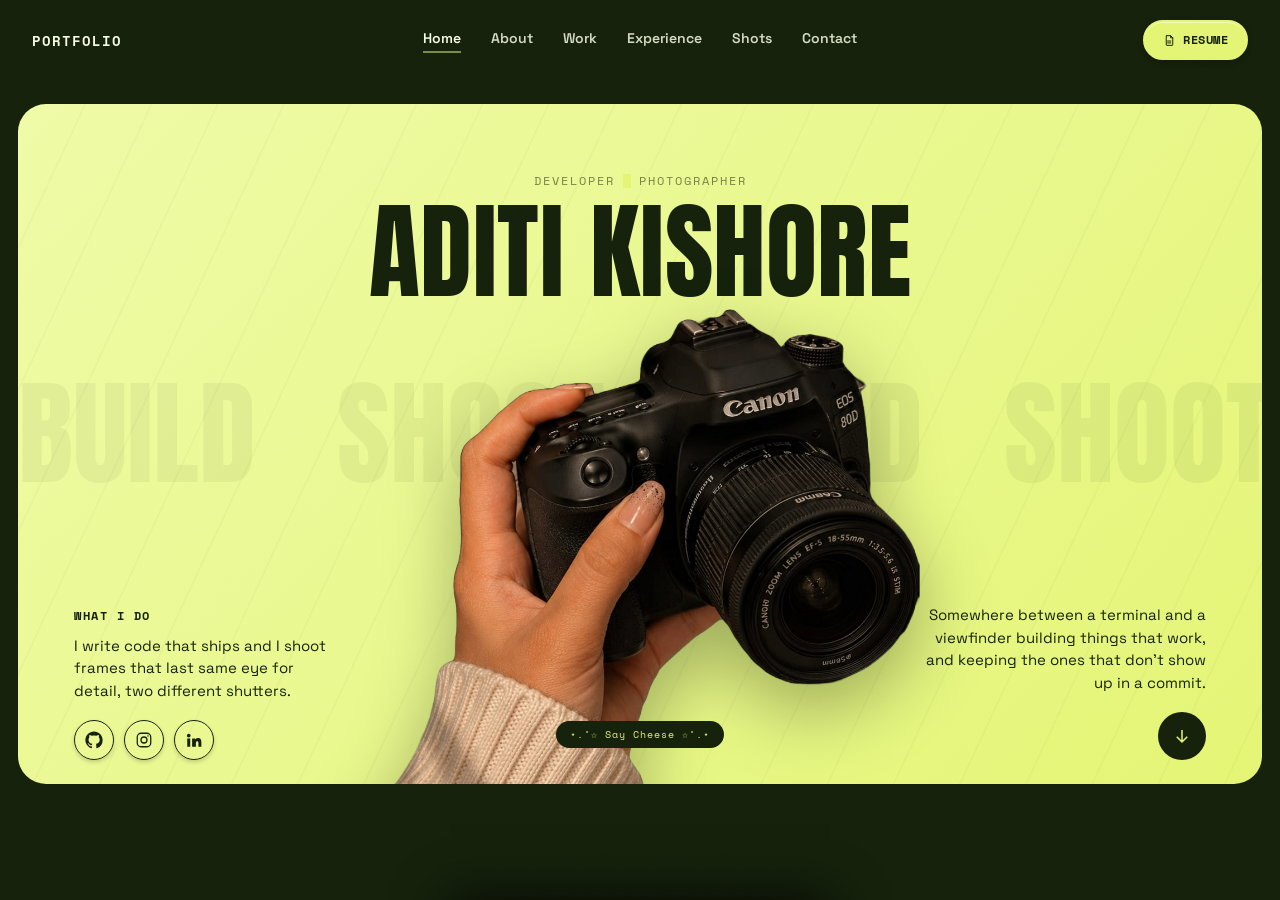
==== commit 22d19e9c: "umm ham looks good ig" ====
--- a/index.html
+++ b/index.html
@@ -1,51 +1,60 @@
 <!DOCTYPE html>
 <html lang="en">
+
 <head>
-<meta charset="UTF-8">
-<meta name="viewport" content="width=device-width, initial-scale=1.0">
-<link rel="icon" type="image/x-icon" href="assets/img/meh.png">
-<link rel="preconnect" href="https://fonts.googleapis.com">
-<link rel="preconnect" href="https://fonts.gstatic.com" crossorigin>
-<link href="https://fonts.googleapis.com/css2?family=Anton&family=Space+Grotesk:wght@400;500;600;700&family=Space+Mono:wght@400;700&display=swap" rel="stylesheet">
-<link rel="stylesheet" href="assets/css/style.css">
-<title>Aditi Kishore</title>
+  <meta charset="UTF-8">
+  <meta name="viewport" content="width=device-width, initial-scale=1.0">
+  <link rel="icon" type="image/x-icon" href="assets/img/meh.png">
+  <link rel="preconnect" href="https://fonts.googleapis.com">
+  <link rel="preconnect" href="https://fonts.gstatic.com" crossorigin>
+  <link
+    href="https://fonts.googleapis.com/css2?family=Anton&family=Space+Grotesk:wght@400;500;600;700&family=Space+Mono:wght@400;700&display=swap"
+    rel="stylesheet">
+  <link rel="stylesheet" href="assets/css/style.css">
+  <title>Aditi Kishore</title>
 </head>
+
 <body>
 
-<div class="grain" aria-hidden="true"></div>
+  <div class="grain" aria-hidden="true"></div>
 
-<nav class="topnav">
-  <div class="topnav__mark">
-    <img class="topnav__logo" src="assets/img/meh.png" alt="Aditi Kishore logo">
-    <span class="topnav__mark-text">PORTFOLIO</span>
-  </div>
-  <div class="topnav__links">
-    <a href="index.html" class="is-active">Home</a>
-    <a href="about.html">About</a>
-    <a href="work.html">Work</a>
-    <a href="experience.html">Experience</a>
-    <a href="shots.html">Shots</a>
-    <a href="contact.html">Contact</a>
-  </div>
-  <div class="topnav__socials">
-    <button class="hamburger" type="button" aria-label="Open menu" aria-expanded="false">
-      <span></span><span></span><span></span>
-    </button>
-    <a  class="btn-resume"
-        href="./assets/docs/Aditi_Kishore_Resume.pdf"
-        target="_blank"
-        rel="noopener noreferrer"
+  <nav class="topnav">
+    <div class="topnav__mark">
+      <img class="topnav__logo" src="assets/img/meh.png" alt="Aditi Kishore logo">
+      <span class="topnav__mark-text">PORTFOLIO</span>
+    </div>
+    <div class="topnav__links">
+      <a href="index.html" class="is-active">Home</a>
+      <a href="about.html">About</a>
+      <a href="work.html">Work</a>
+      <a href="experience.html">Experience</a>
+      <a href="shots.html">Shots</a>
+      <a href="contact.html">Contact</a>
+    </div>
+    <div class="topnav__socials">
+      <button class="hamburger" type="button" aria-label="Open menu" aria-expanded="false">
+        <span></span><span></span><span></span>
+      </button>
+      <a class="btn-resume" href="./assets/docs/Aditi_Kishore_Resume.pdf" target="_blank" rel="noopener noreferrer"
         aria-label="Open Resume">
-      <svg viewBox="0 0 24 24" fill="none" stroke="currentColor" stroke-width="1.8" stroke-linecap="round" stroke-linejoin="round"><path d="M7 3h7l4 4v13a1 1 0 0 1-1 1H7a1 1 0 0 1-1-1V4a1 1 0 0 1 1-1Z"/><path d="M14 3v4h4"/><path d="M8.5 13h6M8.5 16.5h6"/></svg>
-      <span>Resume</span>
-    </a>
-  </div>
-</nav>
+        <svg viewBox="0 0 24 24" fill="none" stroke="currentColor" stroke-width="1.8" stroke-linecap="round"
+          stroke-linejoin="round">
+          <path d="M7 3h7l4 4v13a1 1 0 0 1-1 1H7a1 1 0 0 1-1-1V4a1 1 0 0 1 1-1Z" />
+          <path d="M14 3v4h4" />
+          <path d="M8.5 13h6M8.5 16.5h6" />
+        </svg>
+        <span>Resume</span>
+      </a>
+    </div>
+  </nav>
 
-<div class="mobile-menu-backdrop"></div>
-<div class="mobile-menu">
+  <div class="mobile-menu-backdrop"></div>
+  <div class="mobile-menu">
     <button class="mobile-menu__close" type="button" aria-label="Close menu">
-      <svg viewBox="0 0 24 24" fill="none" stroke="currentColor" stroke-width="2" stroke-linecap="round" stroke-linejoin="round"><path d="M6 6l12 12M18 6L6 18"/></svg>
+      <svg viewBox="0 0 24 24" fill="none" stroke="currentColor" stroke-width="2" stroke-linecap="round"
+        stroke-linejoin="round">
+        <path d="M6 6l12 12M18 6L6 18" />
+      </svg>
     </button>
     <a href="index.html" data-page="home">Home</a>
     <a href="about.html" data-page="about">About</a>
@@ -53,79 +62,127 @@
     <a href="experience.html" data-page="experience">Experience</a>
     <a href="shots.html" data-page="shots">Shots</a>
     <a href="contact.html" data-page="contact">Contact</a>
-    <a href="./assets/docs/Aditi_Kishore_Resume.pdf" target="_blank" rel="noopener">Resume</a>
-</div>
+    <a href="./assets/docs/Aditi_Kishore_Resume.pdf" target="_blank" rel="noopener" data-page="resume">Resume</a>
+  </div>
 
-<!-- ============ HERO ============ -->
-<div class="page-pad">
-  <section class="panel reveal" id="top">
-    <div class="panel__lines"></div>
-    <div class="hero">
-      <div class="hero__ghost" aria-hidden="true">BUILD&nbsp;&nbsp;&nbsp;SHOOT&nbsp;&nbsp;&nbsp;BUILD&nbsp;&nbsp;&nbsp;SHOOT&nbsp;&nbsp;&nbsp;BUILD&nbsp;&nbsp;&nbsp;SHOOT&nbsp;&nbsp;&nbsp;</div>
-      <div class="hero__head">
-        <div class="eyebrow" style="color:rgba(21,33,11,0.55);margin-bottom:14px;">DEVELOPER<span class="cursor"></span>PHOTOGRAPHER</div>
-        <h1 class="hero__title">ADITI KISHORE</h1>
-      </div>
+  <!-- ============ HERO ============ -->
+  <div class="page-pad">
+    <section class="panel reveal" id="top">
+      <div class="panel__lines"></div>
+      <div class="hero">
+        <div class="hero__ghost" aria-hidden="true">
+          BUILD&nbsp;&nbsp;&nbsp;SHOOT&nbsp;&nbsp;&nbsp;BUILD&nbsp;&nbsp;&nbsp;SHOOT&nbsp;&nbsp;&nbsp;BUILD&nbsp;&nbsp;&nbsp;SHOOT&nbsp;&nbsp;&nbsp;
+        </div>
+        <div class="hero__head">
+          <div class="eyebrow" style="color:rgba(21,33,11,0.55);margin-bottom:14px;">DEVELOPER<span
+              class="cursor"></span>PHOTOGRAPHER</div>
+          <h1 class="hero__title">ADITI KISHORE</h1>
+        </div>
 
-      <div class="hero__photo">
-        <img src="assets/img/camerscut.png" alt="Aditi holding her Canon EOS 80D">
-        <span class="hero__photo__tag hero__photo__tag--mobile" aria-hidden="true">&#8902;.&#730;&#9734; Say Cheese &#9734;&#730;.&#8902;</span>
-      </div>
-      <span class="hero__photo__tag hero__photo__tag--desktop">&#8902;.&#730;&#9734; Say Cheese &#9734;&#730;.&#8902;</span>
+        <div class="hero__photo">
+          <img src="assets/img/camerscut.png" alt="Aditi holding her Canon EOS 80D">
+          <span class="hero__photo__tag hero__photo__tag--mobile" aria-hidden="true">&#8902;.&#730;&#9734; Say Cheese
+            &#9734;&#730;.&#8902;</span>
+        </div>
+        <span class="hero__photo__tag hero__photo__tag--desktop">&#8902;.&#730;&#9734; Say Cheese
+          &#9734;&#730;.&#8902;</span>
 
-      <div class="hero__row">
-        <div class="hero__intro">
-          <strong>What I do</strong>
-          I write code that ships and I shoot frames that last same eye for detail, two different shutters.
-          <div class="hero__socials">
-            <a class="icon-btn" href="https://github.com/Adtkre" target="_blank" rel="noopener" aria-label="GitHub">
-              <svg viewBox="0 0 24 24" fill="currentColor"><path d="M12 .5C5.73.5.5 5.73.5 12c0 5.09 3.29 9.39 7.86 10.9.57.1.78-.25.78-.55v-2.1c-3.2.7-3.87-1.36-3.87-1.36-.53-1.34-1.29-1.7-1.29-1.7-1.05-.72.08-.7.08-.7 1.16.08 1.78 1.2 1.78 1.2 1.04 1.77 2.72 1.26 3.38.96.1-.75.4-1.26.73-1.55-2.55-.29-5.23-1.28-5.23-5.7 0-1.26.45-2.29 1.2-3.1-.12-.29-.52-1.46.11-3.05 0 0 .98-.31 3.2 1.18a11.1 11.1 0 0 1 5.83 0c2.22-1.49 3.2-1.18 3.2-1.18.63 1.59.23 2.76.11 3.05.75.81 1.2 1.84 1.2 3.1 0 4.43-2.69 5.41-5.25 5.7.42.36.78 1.07.78 2.17v3.22c0 .3.21.66.79.55A11.51 11.51 0 0 0 23.5 12C23.5 5.73 18.27.5 12 .5Z"/></svg>
-            </a>
-            <a class="icon-btn" href="https://www.instagram.com/havea.capture/" target="_blank" rel="noopener" aria-label="Instagram">
-              <svg viewBox="0 0 24 24" fill="none" stroke="currentColor" stroke-width="1.7"><rect x="3" y="3" width="18" height="18" rx="5"/><circle cx="12" cy="12" r="4"/><circle cx="17.3" cy="6.7" r="1" fill="currentColor" stroke="none"/></svg>
-            </a>
-            <a class="icon-btn" href="https://www.linkedin.com/in/aditi-kishore-729836320/" target="_blank" rel="noopener" aria-label="LinkedIn">
-              <svg viewBox="0 0 24 24" fill="currentColor"><path d="M4.98 3.5a2.5 2.5 0 1 1 0 5.001 2.5 2.5 0 0 1 0-5ZM3 9.98h3.96V21H3V9.98ZM9.5 9.98h3.8v1.5h.05c.53-1 1.82-2.06 3.75-2.06 4 0 4.74 2.63 4.74 6.05V21h-3.96v-4.65c0-1.11-.02-2.54-1.55-2.54-1.55 0-1.79 1.21-1.79 2.46V21H9.5V9.98Z"/></svg>
+        <div class="hero__row">
+          <div class="hero__intro">
+            <strong>What I do</strong>
+            I write code that ships and I shoot frames that last same eye for detail, two different shutters.
+            <div class="hero__socials">
+              <a class="icon-btn" href="https://github.com/Adtkre" target="_blank" rel="noopener" aria-label="GitHub">
+                <svg viewBox="0 0 24 24" fill="currentColor">
+                  <path
+                    d="M12 .5C5.73.5.5 5.73.5 12c0 5.09 3.29 9.39 7.86 10.9.57.1.78-.25.78-.55v-2.1c-3.2.7-3.87-1.36-3.87-1.36-.53-1.34-1.29-1.7-1.29-1.7-1.05-.72.08-.7.08-.7 1.16.08 1.78 1.2 1.78 1.2 1.04 1.77 2.72 1.26 3.38.96.1-.75.4-1.26.73-1.55-2.55-.29-5.23-1.28-5.23-5.7 0-1.26.45-2.29 1.2-3.1-.12-.29-.52-1.46.11-3.05 0 0 .98-.31 3.2 1.18a11.1 11.1 0 0 1 5.83 0c2.22-1.49 3.2-1.18 3.2-1.18.63 1.59.23 2.76.11 3.05.75.81 1.2 1.84 1.2 3.1 0 4.43-2.69 5.41-5.25 5.7.42.36.78 1.07.78 2.17v3.22c0 .3.21.66.79.55A11.51 11.51 0 0 0 23.5 12C23.5 5.73 18.27.5 12 .5Z" />
+                </svg>
+              </a>
+              <a class="icon-btn" href="https://www.instagram.com/havea.capture/" target="_blank" rel="noopener"
+                aria-label="Instagram">
+                <svg viewBox="0 0 24 24" fill="none" stroke="currentColor" stroke-width="1.7">
+                  <rect x="3" y="3" width="18" height="18" rx="5" />
+                  <circle cx="12" cy="12" r="4" />
+                  <circle cx="17.3" cy="6.7" r="1" fill="currentColor" stroke="none" />
+                </svg>
+              </a>
+              <a class="icon-btn" href="https://www.linkedin.com/in/aditi-kishore-729836320/" target="_blank"
+                rel="noopener" aria-label="LinkedIn">
+                <svg viewBox="0 0 24 24" fill="currentColor">
+                  <path
+                    d="M4.98 3.5a2.5 2.5 0 1 1 0 5.001 2.5 2.5 0 0 1 0-5ZM3 9.98h3.96V21H3V9.98ZM9.5 9.98h3.8v1.5h.05c.53-1 1.82-2.06 3.75-2.06 4 0 4.74 2.63 4.74 6.05V21h-3.96v-4.65c0-1.11-.02-2.54-1.55-2.54-1.55 0-1.79 1.21-1.79 2.46V21H9.5V9.98Z" />
+                </svg>
+              </a>
+            </div>
+          </div>
+          <div class="hero__right">
+            <p class="hero__tagline">Somewhere between a terminal and a viewfinder building things that work, and
+              keeping the ones that don't show up in a commit.</p>
+            <a class="hero__scroll" href="about.html" aria-label="Go to about section">
+              <svg viewBox="0 0 24 24" fill="none" stroke="currentColor" stroke-width="2">
+                <path d="M12 4v16M5 13l7 7 7-7" />
+              </svg>
             </a>
           </div>
         </div>
-        <div class="hero__right">
-          <p class="hero__tagline">Somewhere between a terminal and a viewfinder building things that work, and keeping the ones that don't show up in a commit.</p>
-          <a class="hero__scroll" href="about.html" aria-label="Go to about section">
-            <svg viewBox="0 0 24 24" fill="none" stroke="currentColor" stroke-width="2"><path d="M12 4v16M5 13l7 7 7-7"/></svg>
-          </a>
-        </div>
       </div>
-    </div>
-  </section>
-</div>
+    </section>
+  </div>
 
-<nav class="bottom-nav" aria-label="Mobile navigation">
-  <a href="index.html" class="bottom-nav__item is-active" data-page="home">
-    <span class="icon-circle"><svg viewBox="0 0 24 24" fill="none" stroke="currentColor" stroke-width="1.8" stroke-linecap="round" stroke-linejoin="round"><path d="M4 11.5 12 4l8 7.5"/><path d="M6.5 10.5V19h11v-8.5"/><path d="M10 19v-4.5h4V19"/></svg></span>
-    <span>Home</span>
-  </a>
-  <a href="about.html" class="bottom-nav__item" data-page="about">
-    <span class="icon-circle"><svg viewBox="0 0 24 24" fill="none" stroke="currentColor" stroke-width="1.8" stroke-linecap="round" stroke-linejoin="round"><circle cx="12" cy="8" r="3.5"/><path d="M4.5 20c1-3.6 4.2-6 7.5-6s6.5 2.4 7.5 6"/></svg></span>
-    <span>About</span>
-  </a>
-  <a href="work.html" class="bottom-nav__item" data-page="work">
-    <span class="icon-circle"><svg viewBox="0 0 24 24" fill="none" stroke="currentColor" stroke-width="1.8" stroke-linecap="round" stroke-linejoin="round"><rect x="3" y="7.5" width="18" height="12" rx="2"/><path d="M8.5 7.5V6a2 2 0 0 1 2-2h3a2 2 0 0 1 2 2v1.5"/><path d="M3 12.5h18"/></svg></span>
-    <span>Work</span>
-  </a>
-  <a href="experience.html" class="bottom-nav__item" data-page="experience">
-    <span class="icon-circle"><svg viewBox="0 0 24 24" fill="none" stroke="currentColor" stroke-width="1.8" stroke-linecap="round" stroke-linejoin="round"><path d="M4 6h16M4 12h16M4 18h10"/></svg></span>
-    <span>Exp</span>
-  </a>
-  <a href="contact.html" class="bottom-nav__item" data-page="contact">
-    <span class="icon-circle"><svg viewBox="0 0 24 24" fill="none" stroke="currentColor" stroke-width="1.8" stroke-linecap="round" stroke-linejoin="round"><rect x="3" y="5" width="18" height="14" rx="2"/><path d="m4 6.5 8 6 8-6"/></svg></span>
-    <span>Contact</span>
-  </a>
-  <a href="./assets/docs/Aditi_Kishore_Resume.pdf" target="_blank" rel="noopener" class="bottom-nav__item bottom-nav__item--resume">
-    <span class="icon-circle"><svg viewBox="0 0 24 24" fill="none" stroke="currentColor" stroke-width="1.8" stroke-linecap="round" stroke-linejoin="round"><path d="M7 3h7l4 4v13a1 1 0 0 1-1 1H7a1 1 0 0 1-1-1V4a1 1 0 0 1 1-1Z"/><path d="M14 3v4h4"/><path d="M8.5 13h6M8.5 16.5h6"/></svg></span>
-    <span>Resume</span>
-  </a>
-</nav>
-<script src="assets/js/main.js"></script>
+  <nav class="bottom-nav" aria-label="Mobile navigation">
+    <a href="index.html" class="bottom-nav__item is-active" data-page="home">
+      <span class="icon-circle"><svg viewBox="0 0 24 24" fill="none" stroke="currentColor" stroke-width="1.8"
+          stroke-linecap="round" stroke-linejoin="round">
+          <path d="M4 11.5 12 4l8 7.5" />
+          <path d="M6.5 10.5V19h11v-8.5" />
+          <path d="M10 19v-4.5h4V19" />
+        </svg></span>
+      <span>Home</span>
+    </a>
+    <a href="about.html" class="bottom-nav__item" data-page="about">
+      <span class="icon-circle"><svg viewBox="0 0 24 24" fill="none" stroke="currentColor" stroke-width="1.8"
+          stroke-linecap="round" stroke-linejoin="round">
+          <circle cx="12" cy="8" r="3.5" />
+          <path d="M4.5 20c1-3.6 4.2-6 7.5-6s6.5 2.4 7.5 6" />
+        </svg></span>
+      <span>About</span>
+    </a>
+    <a href="work.html" class="bottom-nav__item" data-page="work">
+      <span class="icon-circle"><svg viewBox="0 0 24 24" fill="none" stroke="currentColor" stroke-width="1.8"
+          stroke-linecap="round" stroke-linejoin="round">
+          <rect x="3" y="7.5" width="18" height="12" rx="2" />
+          <path d="M8.5 7.5V6a2 2 0 0 1 2-2h3a2 2 0 0 1 2 2v1.5" />
+          <path d="M3 12.5h18" />
+        </svg></span>
+      <span>Work</span>
+    </a>
+    <a href="experience.html" class="bottom-nav__item" data-page="experience">
+      <span class="icon-circle"><svg viewBox="0 0 24 24" fill="none" stroke="currentColor" stroke-width="1.8"
+          stroke-linecap="round" stroke-linejoin="round">
+          <path d="M4 6h16M4 12h16M4 18h10" />
+        </svg></span>
+      <span>Exp</span>
+    </a>
+    <a href="contact.html" class="bottom-nav__item" data-page="contact">
+      <span class="icon-circle"><svg viewBox="0 0 24 24" fill="none" stroke="currentColor" stroke-width="1.8"
+          stroke-linecap="round" stroke-linejoin="round">
+          <rect x="3" y="5" width="18" height="14" rx="2" />
+          <path d="m4 6.5 8 6 8-6" />
+        </svg></span>
+      <span>Contact</span>
+    </a>
+    <a href="./assets/docs/Aditi_Kishore_Resume.pdf" target="_blank" rel="noopener"
+      class="bottom-nav__item bottom-nav__item--resume">
+      <span class="icon-circle"><svg viewBox="0 0 24 24" fill="none" stroke="currentColor" stroke-width="1.8"
+          stroke-linecap="round" stroke-linejoin="round">
+          <path d="M7 3h7l4 4v13a1 1 0 0 1-1 1H7a1 1 0 0 1-1-1V4a1 1 0 0 1 1-1Z" />
+          <path d="M14 3v4h4" />
+          <path d="M8.5 13h6M8.5 16.5h6" />
+        </svg></span>
+      <span>Resume</span>
+    </a>
+  </nav>
+  <script src="assets/js/main.js"></script>
 </body>
+
 </html>
--- a/assets/css/style.css
+++ b/assets/css/style.css
@@ -1,831 +1,1868 @@
-:root{
-  --ink:#15210B;
-  --ink-soft:#1D2C12;
-  --ink-line:rgba(246,251,227,0.14);
-  --lime:#E4F574;
-  --lime-pale:#EFFBA6;
-  --cream:#F6FBE3;
-  --sage:#92A876;
-  --radius-lg:28px;
-  --radius-md:16px;
-  --maxw:1280px;
-  --ease:cubic-bezier(.16,.84,.32,1);
-  --bottom-nav-h:96px;
-}
-
-*{box-sizing:border-box;-webkit-tap-highlight-color:transparent;}
-html{scroll-behavior:smooth;}
-body{
-  margin:0;
-  background:var(--ink);
-  color:var(--cream);
-  font-family:'Space Grotesk',sans-serif;
-  font-size:16px;
-  line-height:1.5;
-  overflow-x:hidden;
-}
-h1,h2,h3{margin:0;font-family:'Anton',sans-serif;font-weight:400;letter-spacing:0.5px;text-transform:lowercase;}
-p{margin:0;}
-a{color:inherit;text-decoration:none;}
-ul{margin:0;padding:0;list-style:none;}
-button{font-family:inherit;border:none;background:none;cursor:pointer;color:inherit;}
-img{max-width:100%;display:block;}
-
-.mono{font-family:'Space Mono',monospace;}
+:root {
+  --ink: #15210B;
+  --ink-soft: #1D2C12;
+  --ink-line: rgba(246, 251, 227, 0.14);
+  --lime: #E4F574;
+  --lime-pale: #EFFBA6;
+  --cream: #F6FBE3;
+  --sage: #92A876;
+  --radius-lg: 28px;
+  --radius-md: 16px;
+  --maxw: 1280px;
+  --ease: cubic-bezier(.16, .84, .32, 1);
+  --bottom-nav-h: 96px;
+}
+
+* {
+  box-sizing: border-box;
+  -webkit-tap-highlight-color: transparent;
+}
+
+html {
+  scroll-behavior: smooth;
+}
+
+body {
+  margin: 0;
+  background: var(--ink);
+  color: var(--cream);
+  font-family: 'Space Grotesk', sans-serif;
+  font-size: 16px;
+  line-height: 1.5;
+  overflow-x: hidden;
+}
+
+h1,
+h2,
+h3 {
+  margin: 0;
+  font-family: 'Anton', sans-serif;
+  font-weight: 400;
+  letter-spacing: 0.5px;
+  text-transform: lowercase;
+}
+
+p {
+  margin: 0;
+}
+
+a {
+  color: inherit;
+  text-decoration: none;
+}
+
+ul {
+  margin: 0;
+  padding: 0;
+  list-style: none;
+}
+
+button {
+  font-family: inherit;
+  border: none;
+  background: none;
+  cursor: pointer;
+  color: inherit;
+}
+
+img {
+  max-width: 100%;
+  display: block;
+}
+
+.mono {
+  font-family: 'Space Mono', monospace;
+}
 
 /* ---------- focus ---------- */
-a:focus-visible, button:focus-visible{
-  outline:2px solid var(--lime);
-  outline-offset:3px;
-  border-radius:4px;
+a:focus-visible,
+button:focus-visible {
+  outline: 2px solid var(--lime);
+  outline-offset: 3px;
+  border-radius: 4px;
 }
 
 /* ---------- grain overlay ---------- */
-.grain{
-  position:fixed;inset:0;pointer-events:none;z-index:999;opacity:0.05;mix-blend-mode:overlay;
-  background-image:url("data:image/svg+xml,%3Csvg xmlns='http://www.w3.org/2000/svg' width='120' height='120'%3E%3Cfilter id='n'%3E%3CfeTurbulence type='fractalNoise' baseFrequency='0.9' numOctaves='2' stitchTiles='stitch'/%3E%3C/filter%3E%3Crect width='100%25' height='100%25' filter='url(%23n)'/%3E%3C/svg%3E");
+.grain {
+  position: fixed;
+  inset: 0;
+  pointer-events: none;
+  z-index: 999;
+  opacity: 0.05;
+  mix-blend-mode: overlay;
+  background-image: url("data:image/svg+xml,%3Csvg xmlns='http://www.w3.org/2000/svg' width='120' height='120'%3E%3Cfilter id='n'%3E%3CfeTurbulence type='fractalNoise' baseFrequency='0.9' numOctaves='2' stitchTiles='stitch'/%3E%3C/filter%3E%3Crect width='100%25' height='100%25' filter='url(%23n)'/%3E%3C/svg%3E");
 }
 
 /* ---------- layout helpers ---------- */
-.wrap{max-width:var(--maxw);margin:0 auto;padding:0 32px;}
-.eyebrow{
-  display:inline-flex;align-items:center;gap:8px;
-  font-family:'Space Mono',monospace;font-size:12px;letter-spacing:2px;text-transform:uppercase;
-  color:var(--sage);
-}
-.cursor{display:inline-block;width:8px;height:14px;background:var(--lime);animation:blink 1.1s steps(2) infinite;}
-@keyframes blink{50%{opacity:0;}}
-
-.btn-pill{
-  display:inline-flex;align-items:center;gap:10px;
-  padding:13px 22px;border-radius:999px;
-  border:1px solid currentColor;
-  font-family:'Space Grotesk',sans-serif;font-weight:600;font-size:14px;
-  box-shadow:0 1px 0 rgba(255,255,255,0.15) inset, 0 2px 5px rgba(0,0,0,0.15);
-  transition:background .25s var(--ease), color .25s var(--ease), box-shadow .25s var(--ease), transform .25s var(--ease);
-  white-space:nowrap;
-}
-.btn-pill:hover{transform:translateY(-2px);}
-.btn-pill:active{transform:translateY(0);box-shadow:0 1px 3px rgba(0,0,0,0.25) inset;}
-.btn-pill svg{width:14px;height:14px;flex:none;transition:transform .25s var(--ease);}
-.btn-pill:hover svg{transform:translate(2px,-2px);}
-
-.btn-pill--dark{color:var(--ink);border-color:var(--ink);}
-.btn-pill--dark:hover{background:var(--ink);color:var(--lime-pale);}
-.btn-pill--light{color:var(--lime-pale);border-color:var(--ink-line);}
-.btn-pill--light:hover{background:var(--lime-pale);color:var(--ink);border-color:var(--lime-pale);}
-
-.icon-btn{
-  width:46px;height:46px;border-radius:50%;
-  display:inline-flex;align-items:center;justify-content:center;
-  border:1px solid currentColor;
-  box-shadow:0 1px 0 rgba(255,255,255,0.15) inset, 0 2px 4px rgba(0,0,0,0.18);
-  transition:transform .25s var(--ease), background .25s var(--ease), color .25s var(--ease), box-shadow .25s var(--ease);
-}
-.icon-btn svg{width:18px;height:18px;}
-.icon-btn:hover{transform:translateY(-3px);box-shadow:0 1px 0 rgba(255,255,255,0.2) inset, 0 6px 12px rgba(0,0,0,0.25);}
-.icon-btn:active{transform:translateY(0);box-shadow:0 1px 3px rgba(0,0,0,0.3) inset;}
+.wrap {
+  max-width: var(--maxw);
+  margin: 0 auto;
+  padding: 0 32px;
+}
+
+.eyebrow {
+  display: inline-flex;
+  align-items: center;
+  gap: 8px;
+  font-family: 'Space Mono', monospace;
+  font-size: 12px;
+  letter-spacing: 2px;
+  text-transform: uppercase;
+  color: var(--sage);
+}
+
+.cursor {
+  display: inline-block;
+  width: 8px;
+  height: 14px;
+  background: var(--lime);
+  animation: blink 1.1s steps(2) infinite;
+}
+
+@keyframes blink {
+  50% {
+    opacity: 0;
+  }
+}
+
+.btn-pill {
+  display: inline-flex;
+  align-items: center;
+  gap: 10px;
+  padding: 13px 22px;
+  border-radius: 999px;
+  border: 1px solid currentColor;
+  font-family: 'Space Grotesk', sans-serif;
+  font-weight: 600;
+  font-size: 14px;
+  box-shadow: 0 1px 0 rgba(255, 255, 255, 0.15) inset, 0 2px 5px rgba(0, 0, 0, 0.15);
+  transition: background .25s var(--ease), color .25s var(--ease), box-shadow .25s var(--ease), transform .25s var(--ease);
+  white-space: nowrap;
+}
+
+.btn-pill:hover {
+  transform: translateY(-2px);
+}
+
+.btn-pill:active {
+  transform: translateY(0);
+  box-shadow: 0 1px 3px rgba(0, 0, 0, 0.25) inset;
+}
+
+.btn-pill svg {
+  width: 14px;
+  height: 14px;
+  flex: none;
+  transition: transform .25s var(--ease);
+}
+
+.btn-pill:hover svg {
+  transform: translate(2px, -2px);
+}
+
+.btn-pill--dark {
+  color: var(--ink);
+  border-color: var(--ink);
+}
+
+.btn-pill--dark:hover {
+  background: var(--ink);
+  color: var(--lime-pale);
+}
+
+.btn-pill--light {
+  color: var(--lime-pale);
+  border-color: var(--ink-line);
+}
+
+.btn-pill--light:hover {
+  background: var(--lime-pale);
+  color: var(--ink);
+  border-color: var(--lime-pale);
+}
+
+.icon-btn {
+  width: 46px;
+  height: 46px;
+  border-radius: 50%;
+  display: inline-flex;
+  align-items: center;
+  justify-content: center;
+  border: 1px solid currentColor;
+  box-shadow: 0 1px 0 rgba(255, 255, 255, 0.15) inset, 0 2px 4px rgba(0, 0, 0, 0.18);
+  transition: transform .25s var(--ease), background .25s var(--ease), color .25s var(--ease), box-shadow .25s var(--ease);
+}
+
+.icon-btn svg {
+  width: 18px;
+  height: 18px;
+}
+
+.icon-btn:hover {
+  transform: translateY(-3px);
+  box-shadow: 0 1px 0 rgba(255, 255, 255, 0.2) inset, 0 6px 12px rgba(0, 0, 0, 0.25);
+}
+
+.icon-btn:active {
+  transform: translateY(0);
+  box-shadow: 0 1px 3px rgba(0, 0, 0, 0.3) inset;
+}
 
 /* ---------- reveal on scroll ---------- */
-.reveal{opacity:0;transform:translateY(24px);transition:opacity .7s var(--ease), transform .7s var(--ease);}
-.reveal.in-view{opacity:1;transform:translateY(0);}
-
-@media (prefers-reduced-motion: reduce){
-  .reveal{opacity:1;transform:none;transition:none;}
-  .cursor{animation:none;}
-  *{scroll-behavior:auto !important;}
+.reveal {
+  opacity: 0;
+  transform: translateY(24px);
+  transition: opacity .7s var(--ease), transform .7s var(--ease);
+}
+
+.reveal.in-view {
+  opacity: 1;
+  transform: translateY(0);
+}
+
+@media (prefers-reduced-motion: reduce) {
+  .reveal {
+    opacity: 1;
+    transform: none;
+    transition: none;
+  }
+
+  .cursor {
+    animation: none;
+  }
+
+  * {
+    scroll-behavior: auto !important;
+  }
 }
 
 /* ====================== NAV (top, desktop) ====================== */
-.topnav{
-  position:relative;z-index:100;
-  display:flex;align-items:center;justify-content:space-between;
-  padding:20px 32px;
-  background:var(--ink);
-}
-.topnav__mark{display:flex;align-items:center;gap:10px;font-family:'Space Mono',monospace;font-size:14px;font-weight:700;letter-spacing:1px;}
-.topnav__mark svg{width:26px;height:26px;}
-.topnav__logo{width:30px;height:30px;border-radius:8px;object-fit:cover;display:none;border:1px solid var(--ink-line);}
-.topnav__links{
-  display:flex;gap:30px;font-size:14px;font-weight:600;
-  position:absolute;left:50%;top:50%;
-  transform:translate(-50%,-50%);
-}
-.topnav__links a{position:relative;padding-bottom:4px;color:var(--cream);opacity:0.85;}
-.topnav__links a:hover, .topnav__links a.is-active{opacity:1;}
-.topnav__links a::after{
-  content:'';position:absolute;left:0;bottom:0;width:0;height:1px;background:var(--lime);
-  transition:width .25s var(--ease);
-}
-.topnav__links a:hover::after, .topnav__links a.is-active::after{width:100%;}
-.topnav__socials{display:flex;gap:10px;align-items:center;}
-.topnav__socials .icon-btn{width:36px;height:36px;border-color:var(--ink-line);}
-.topnav__socials .icon-btn svg{width:15px;height:15px;}
-.topnav__socials .icon-btn:hover{background:var(--lime);color:var(--ink);border-color:var(--lime);}
+.topnav {
+  position: relative;
+  z-index: 100;
+  display: flex;
+  align-items: center;
+  justify-content: space-between;
+  padding: 20px 32px;
+  background: var(--ink);
+}
+
+.topnav__mark {
+  display: flex;
+  align-items: center;
+  gap: 10px;
+  font-family: 'Space Mono', monospace;
+  font-size: 14px;
+  font-weight: 700;
+  letter-spacing: 1px;
+}
+
+.topnav__mark svg {
+  width: 26px;
+  height: 26px;
+}
+
+.topnav__logo {
+  width: 30px;
+  height: 30px;
+  border-radius: 8px;
+  object-fit: cover;
+  display: none;
+  border: 1px solid var(--ink-line);
+}
+
+.topnav__links {
+  display: flex;
+  gap: 30px;
+  font-size: 14px;
+  font-weight: 600;
+  position: absolute;
+  left: 50%;
+  top: 50%;
+  transform: translate(-50%, -50%);
+}
+
+.topnav__links a {
+  position: relative;
+  padding-bottom: 4px;
+  color: var(--cream);
+  opacity: 0.85;
+}
+
+.topnav__links a:hover,
+.topnav__links a.is-active {
+  opacity: 1;
+}
+
+.topnav__links a::after {
+  content: '';
+  position: absolute;
+  left: 0;
+  bottom: 0;
+  width: 0;
+  height: 1px;
+  background: var(--lime);
+  transition: width .25s var(--ease);
+}
+
+.topnav__links a:hover::after,
+.topnav__links a.is-active::after {
+  width: 100%;
+}
+
+.topnav__socials {
+  display: flex;
+  gap: 10px;
+  align-items: center;
+}
+
+.topnav__socials .icon-btn {
+  width: 36px;
+  height: 36px;
+  border-color: var(--ink-line);
+}
+
+.topnav__socials .icon-btn svg {
+  width: 15px;
+  height: 15px;
+}
+
+.topnav__socials .icon-btn:hover {
+  background: var(--lime);
+  color: var(--ink);
+  border-color: var(--lime);
+}
 
 /* ---------- resume button (top, desktop) ---------- */
-.btn-resume{
-  display:inline-flex;align-items:center;gap:7px;
-  padding:9px 18px;border-radius:999px;
-  background:var(--lime);
-  color:var(--ink);
-  border:2px solid var(--lime);
-  font-family:'Space Mono',monospace;font-size:12px;font-weight:700;
-  letter-spacing:0.5px;text-transform:uppercase;white-space:nowrap;
-  box-shadow:0 1px 0 rgba(255,255,255,0.5) inset, 0 3px 6px rgba(0,0,0,0.2);
-  animation:pulse-glow 2.2s ease-in-out infinite;
-  transition:background .2s var(--ease), color .2s var(--ease), transform .2s var(--ease), box-shadow .2s var(--ease);
-}
-.btn-resume:hover{
-  background:var(--ink);
-  color:var(--lime);
-  transform:translateY(-2px);
-  animation:none;
-  box-shadow:0 0 0 3px rgba(228,245,116,0.4);
-}
-.btn-resume:active{transform:translateY(0);}
-.btn-resume svg{width:13px;height:13px;flex:none;}
-@keyframes pulse-glow{
-  0%,100%{box-shadow:0 0 0 0 rgba(228,245,116,0.6);}
-  50%{box-shadow:0 0 0 8px rgba(228,245,116,0);}
-}
-
-@media (max-width:860px){
-  .topnav__links{display:none;}
-  .topnav .btn-resume{display:none;}
-  .topnav__mark-text{display:none;}
-  .topnav__logo{display:block;}
-  .topnav{
-    position:sticky;top:0;
-    z-index:120;
-    background:transparent;
+.btn-resume {
+  display: inline-flex;
+  align-items: center;
+  gap: 7px;
+  padding: 9px 18px;
+  border-radius: 999px;
+  background: var(--lime);
+  color: var(--ink);
+  border: 2px solid var(--lime);
+  font-family: 'Space Mono', monospace;
+  font-size: 12px;
+  font-weight: 700;
+  letter-spacing: 0.5px;
+  text-transform: uppercase;
+  white-space: nowrap;
+  box-shadow: 0 1px 0 rgba(255, 255, 255, 0.5) inset, 0 3px 6px rgba(0, 0, 0, 0.2);
+  animation: pulse-glow 2.2s ease-in-out infinite;
+  transition: background .2s var(--ease), color .2s var(--ease), transform .2s var(--ease), box-shadow .2s var(--ease);
+}
+
+.btn-resume:hover {
+  background: var(--ink);
+  color: var(--lime);
+  transform: translateY(-2px);
+  animation: none;
+  box-shadow: 0 0 0 3px rgba(228, 245, 116, 0.4);
+}
+
+.btn-resume:active {
+  transform: translateY(0);
+}
+
+.btn-resume svg {
+  width: 13px;
+  height: 13px;
+  flex: none;
+}
+
+@keyframes pulse-glow {
+
+  0%,
+  100% {
+    box-shadow: 0 0 0 0 rgba(228, 245, 116, 0.6);
+  }
+
+  50% {
+    box-shadow: 0 0 0 8px rgba(228, 245, 116, 0);
+  }
+}
+
+@media (max-width:860px) {
+  .topnav__links {
+    display: none;
+  }
+
+  .topnav .btn-resume {
+    display: none;
+  }
+
+  .topnav__mark-text {
+    display: none;
+  }
+
+  .topnav__logo {
+    display: block;
+  }
+
+  .topnav {
+    position: sticky;
+    top: 0;
+    z-index: 120;
+    background: transparent;
   }
 }
 
 /* ---------- hamburger (mobile) ---------- */
-.hamburger{
-  display:none;flex-direction:column;justify-content:center;align-items:center;gap:5px;
-  width:36px;height:36px;padding:0;cursor:pointer;flex:none;
-}
-.hamburger span{
-  display:block;width:20px;height:2px;background:var(--cream);border-radius:2px;
-  transition:transform .25s var(--ease), opacity .25s var(--ease);
-}
-.hamburger.is-open span:nth-child(1){transform:translateY(7px) rotate(45deg);}
-.hamburger.is-open span:nth-child(2){opacity:0;}
-.hamburger.is-open span:nth-child(3){transform:translateY(-7px) rotate(-45deg);}
-
-.mobile-menu-backdrop{
-  display:none;
-  position:fixed;inset:0;
-  background:rgba(0,0,0,0.55);
-  z-index:240;
-  opacity:0;
-  transition:opacity .3s var(--ease);
-}
-.mobile-menu-backdrop.is-open{display:block;opacity:1;}
-
-.mobile-menu{
-  display:flex;flex-direction:column;
-  position:fixed;top:0;right:0;
-  width:74%;max-width:280px;
-  max-height:calc(100vh - 24px);
-  overflow-y:auto;
-  background-image:
-    url("data:image/svg+xml,%3Csvg xmlns='http://www.w3.org/2000/svg' width='14' height='8' viewBox='0 0 14 8'%3E%3Crect x='2' y='1' width='8' height='6' rx='2' ry='2' fill='%23FFFFFF'/%3E%3C/svg%3E"),
-    url("data:image/svg+xml,%3Csvg xmlns='http://www.w3.org/2000/svg' width='14' height='8' viewBox='0 0 14 8'%3E%3Crect x='2' y='1' width='8' height='6' rx='2' ry='2' fill='%23FFFFFF'/%3E%3C/svg%3E"),
-    linear-gradient(180deg, #223016 0%, var(--ink-soft) 100%);
-  background-repeat:repeat-x, repeat-x, no-repeat;
-  background-position:left 8px top 3px, left 8px bottom 3px, 0 0;
-  background-size:14px 8px, 14px 8px, auto;
-  border:3px solid rgba(255,255,255,0.35);
-  border-radius:16px;
-  padding:76px 34px 24px 38px;
-  transform:translateX(100%);
-  transition:transform .35s var(--ease);
-  z-index:250;
+.hamburger {
+  display: none;
+  flex-direction: column;
+  justify-content: center;
+  align-items: center;
+  gap: 5px;
+  width: 36px;
+  height: 36px;
+  padding: 0;
+  cursor: pointer;
+  flex: none;
+}
+
+.hamburger span {
+  display: block;
+  width: 20px;
+  height: 2px;
+  background: var(--cream);
+  border-radius: 2px;
+  transition: transform .25s var(--ease), opacity .25s var(--ease);
+}
+
+.hamburger.is-open span:nth-child(1) {
+  transform: translateY(7px) rotate(45deg);
+}
+
+.hamburger.is-open span:nth-child(2) {
+  opacity: 0;
+}
+
+.hamburger.is-open span:nth-child(3) {
+  transform: translateY(-7px) rotate(-45deg);
+}
+
+.mobile-menu-backdrop {
+  display: none;
+  position: fixed;
+  inset: 0;
+  background: rgba(0, 0, 0, 0.55);
+  z-index: 240;
+  opacity: 0;
+  transition: opacity .3s var(--ease);
+}
+
+.mobile-menu-backdrop.is-open {
+  display: block;
+  opacity: 1;
+}
+
+/* ---------- mobile menu: film-reel strip ---------- */
+.mobile-menu {
+  display: flex;
+  flex-direction: column;
+  position: fixed;
+  top: 0;
+  bottom: 0;
+  left: 50%;
+  width: 100%;
+  max-width: 380px;
+  max-height: none;
+  background: var(--ink);
+  border: none;
+  padding: 60px 0 40px;
+  transform: translate(-50%, 100%);
+  transition: transform .5s cubic-bezier(0.77, 0, 0.175, 1);
+  z-index: 250;
+  box-shadow: 0 0 50px rgba(0, 0, 0, 0.8);
+  overflow-y: auto;
+  pointer-events: none;
+}
+
+.mobile-menu.is-open {
+  transform: translate(-50%, 0);
+  pointer-events: auto;
+}
+
+.mobile-menu::before,
+.mobile-menu::after {
+  content: '';
+  position: absolute;
+  top: 0;
+  bottom: 0;
+  width: 40px;
+  background-image: url("data:image/svg+xml,%3Csvg xmlns='http://www.w3.org/2000/svg' width='40' height='40' viewBox='0 0 40 40'%3E%3Crect x='10' y='10' width='20' height='20' fill='%23F6FBE3'/%3E%3C/svg%3E");
+  background-repeat: repeat-y;
+  z-index: 1;
+  pointer-events: none;
+}
+
+.mobile-menu::before {
+  left: 0;
+}
+
+.mobile-menu::after {
+  right: 0;
+}
+
+.mobile-menu__close {
+  position: sticky;
+  top: 10px;
+  align-self: flex-end;
+  width: 44px;
+  height: 44px;
+  margin-bottom: 20px;
+  display: flex;
+  align-items: center;
+  justify-content: center;
+  color: var(--cream);
+  border: none;
+  border-radius: 0;
+  background: transparent;
+  transition: transform .2s var(--ease);
+  z-index: 10;
+  margin-right: 42px;
+}
+
+.mobile-menu__close svg {
+  width: 28px;
+  height: 28px;
+}
+
+.mobile-menu__close:hover {
+  transform: scale(1.1);
+}
+
+.mobile-menu a {
+  position: relative;
+  z-index: 2;
+  display: flex;
+  align-items: center;
+  justify-content: center;
+  width: calc(100% - 80px);
+  margin: 0 auto 24px;
+  aspect-ratio: 4/3;
+  font-family: 'Anton', sans-serif;
+  font-size: 36px;
+  letter-spacing: 1px;
+  color: var(--ink);
+  text-transform: uppercase;
+  background: var(--cream);
+  border: none;
+  border-radius: 0;
+  transition: background .2s var(--ease), color .2s var(--ease);
+  overflow: hidden;
+}
+
+.mobile-menu a:hover,
+.mobile-menu a.is-active {
+  background: var(--lime);
+}
+
+@media (max-width:860px) {
+  .hamburger {
+    display: flex;
+  }
+}
+
+/* ====================== BOTTOM APP NAV (mobile, filmstrip style) ====================== */
+.bottom-nav {
+  display: none;
+  position: fixed;
+  left: 50%;
+  bottom: calc(18px + env(safe-area-inset-bottom));
+  transform: translateX(-50%);
+  z-index: 200;
+  width: max-content;
+  max-width: calc(100vw - 32px);
+  background: linear-gradient(180deg, #223016 0%, var(--ink-soft) 100%);
+  border: 3px solid rgba(246, 251, 227, 0.4);
+  border-radius: 4px;
+  padding: 13px 0;
+  align-items: stretch;
+  justify-content: center;
+  gap: 0;
   box-shadow:
-    -14px 0 34px rgba(0,0,0,0.4),
-    0 1px 0 rgba(246,251,227,0.06) inset,
-    0 -1px 6px rgba(0,0,0,0.35) inset;
-  pointer-events:none;
-}
-.mobile-menu.is-open{
-  transform:translateX(0);
-  pointer-events:auto;
-}
-/* sprocket-hole perforations, film-strip style (left & right edges) */
-.mobile-menu::before,
-.mobile-menu::after{
-  content:'';
-  position:absolute;
-  top:8px;bottom:8px;
-  width:8px;
-  background-image:url("data:image/svg+xml,%3Csvg xmlns='http://www.w3.org/2000/svg' width='8' height='14' viewBox='0 0 8 14'%3E%3Crect x='1' y='2' width='6' height='8' rx='2' ry='2' fill='%23FFFFFF'/%3E%3C/svg%3E");
-  background-repeat:repeat-y;
-  background-size:8px 14px;
-}
-.mobile-menu::before{left:3px;}
-.mobile-menu::after{right:3px;}
-.mobile-menu__close{
-  position:absolute;top:22px;right:26px;
-  width:34px;height:34px;
-  display:flex;align-items:center;justify-content:center;
-  color:var(--cream);
-  border:1px solid var(--ink-line);
-  border-radius:50%;
-  background:rgba(246,251,227,0.05);
-  transition:background .2s var(--ease), color .2s var(--ease), border-color .2s var(--ease);
-}
-.mobile-menu__close svg{width:15px;height:15px;}
-.mobile-menu__close:hover{background:var(--lime);color:var(--ink);border-color:var(--lime);}
-.mobile-menu a{
-  padding:15px 12px;
-  font-family:'Space Mono',monospace;font-size:14px;font-weight:600;letter-spacing:0.3px;
-  color:var(--cream);opacity:0.85;
-  background:rgba(0,0,0,0.18);
-  border:2px solid rgba(0,0,0,0.55);
-  border-radius:2px;
-  margin-bottom:8px;
-  transition:background .2s var(--ease), opacity .2s var(--ease), border-color .2s var(--ease);
-}
-.mobile-menu a:last-child{margin-bottom:0;}
-.mobile-menu a:hover{background:rgba(0,0,0,0.32);}
-.mobile-menu a.is-active{opacity:1;color:var(--lime);border-color:var(--lime);background:rgba(228,245,116,0.1);}
-
-@media (max-width:860px){
-  .hamburger{display:flex;}
-}
-
-/* ====================== BOTTOM APP NAV (mobile, filmstrip style) ====================== */
-.bottom-nav{
-  display:none;
-  position:fixed;
-  left:50%;
-  bottom:calc(18px + env(safe-area-inset-bottom));
-  transform:translateX(-50%);
-  z-index:200;
-  width:max-content;
-  max-width:calc(100vw - 32px);
-  background:linear-gradient(180deg, #223016 0%, var(--ink-soft) 100%);
-  border:3px solid rgba(246,251,227,0.4);
-  border-radius:4px;
-  padding:13px 0;
-  align-items:stretch;
-  justify-content:center;
-  gap:0;
-  box-shadow:
-    0 10px 18px rgba(0,0,0,0.3),
-    0 22px 44px rgba(0,0,0,0.35),
-    0 1px 0 rgba(246,251,227,0.06) inset,
-    0 -1px 6px rgba(0,0,0,0.35) inset;
-}
+    0 10px 18px rgba(0, 0, 0, 0.3),
+    0 22px 44px rgba(0, 0, 0, 0.35),
+    0 1px 0 rgba(246, 251, 227, 0.06) inset,
+    0 -1px 6px rgba(0, 0, 0, 0.35) inset;
+}
+
 /* sprocket-hole perforations, film-strip style (top & bottom edges only) */
 .bottom-nav::before,
-.bottom-nav::after{
-  content:'';
-  position:absolute;
-  left:8px;right:8px;
-  height:8px;
-  background-image:url("data:image/svg+xml,%3Csvg xmlns='http://www.w3.org/2000/svg' width='14' height='8' viewBox='0 0 14 8'%3E%3Crect x='2' y='1' width='8' height='6' rx='2' ry='2' fill='%23FFFFFF'/%3E%3C/svg%3E");
-  background-repeat:repeat-x;
-  background-size:14px 8px;
-}
-.bottom-nav::before{top:3px;}
-.bottom-nav::after{bottom:3px;}
-.bottom-nav__item{
-  position:relative;
-  flex:none;
-  width:56px;
-  display:flex;flex-direction:column;align-items:center;justify-content:center;
-  gap:4px;
-  padding:4px 4px;
-  border-radius:0;
-  border-top:3px solid rgba(246,251,227,0.4);
-  border-bottom:3px solid rgba(246,251,227,0.4);
-  border-right:3px solid rgba(246,251,227,0.4);
-  color:var(--sage);
-  -webkit-tap-highlight-color:transparent;
-  outline:none;
-  user-select:none;
-  transition:color .25s var(--ease), background .25s var(--ease);
-}
-.bottom-nav__item:first-child{
-  border-top-left-radius:2px;
-  border-bottom-left-radius:2px;
-}
-.bottom-nav__item:last-child{
-  border-right:none;
-  border-top-right-radius:2px;
-  border-bottom-right-radius:2px;
-}
-.bottom-nav__item .icon-circle{
-  width:32px;height:26px;
-  display:flex;align-items:center;justify-content:center;
-  border-radius:8px;
-  background:rgba(246,251,227,0.05);
-  border:1px solid rgba(246,251,227,0.08);
-  transition:background .2s var(--ease), color .2s var(--ease);
-}
-.bottom-nav__item svg{width:17px;height:17px;transition:transform .2s var(--ease);}
-.bottom-nav__item span{
-  font-family:'Space Mono',monospace;font-size:8.5px;letter-spacing:0.3px;text-transform:uppercase;
-  white-space:nowrap;
-  transition:color .2s var(--ease), transform .25s var(--ease);
-}
-
-.bottom-nav__item:active .icon-circle{background:rgba(246,251,227,0.08);transform:scale(0.92);}
-.bottom-nav__item:active svg{transform:scale(0.9);}
+.bottom-nav::after {
+  content: '';
+  position: absolute;
+  left: 8px;
+  right: 8px;
+  height: 8px;
+  background-image: url("data:image/svg+xml,%3Csvg xmlns='http://www.w3.org/2000/svg' width='14' height='8' viewBox='0 0 14 8'%3E%3Crect x='2' y='1' width='8' height='6' rx='2' ry='2' fill='%23FFFFFF'/%3E%3C/svg%3E");
+  background-repeat: repeat-x;
+  background-size: 14px 8px;
+}
+
+.bottom-nav::before {
+  top: 3px;
+}
+
+.bottom-nav::after {
+  bottom: 3px;
+}
+
+.bottom-nav__item {
+  position: relative;
+  flex: none;
+  width: 56px;
+  display: flex;
+  flex-direction: column;
+  align-items: center;
+  justify-content: center;
+  gap: 4px;
+  padding: 4px 4px;
+  border-radius: 0;
+  border-top: 3px solid rgba(246, 251, 227, 0.4);
+  border-bottom: 3px solid rgba(246, 251, 227, 0.4);
+  border-right: 3px solid rgba(246, 251, 227, 0.4);
+  color: var(--sage);
+  -webkit-tap-highlight-color: transparent;
+  outline: none;
+  user-select: none;
+  transition: color .25s var(--ease), background .25s var(--ease);
+}
+
+.bottom-nav__item:first-child {
+  border-top-left-radius: 2px;
+  border-bottom-left-radius: 2px;
+}
+
+.bottom-nav__item:last-child {
+  border-right: none;
+  border-top-right-radius: 2px;
+  border-bottom-right-radius: 2px;
+}
+
+.bottom-nav__item .icon-circle {
+  width: 32px;
+  height: 26px;
+  display: flex;
+  align-items: center;
+  justify-content: center;
+  border-radius: 8px;
+  background: rgba(246, 251, 227, 0.05);
+  border: 1px solid rgba(246, 251, 227, 0.08);
+  transition: background .2s var(--ease), color .2s var(--ease);
+}
+
+.bottom-nav__item svg {
+  width: 17px;
+  height: 17px;
+  transition: transform .2s var(--ease);
+}
+
+.bottom-nav__item span {
+  font-family: 'Space Mono', monospace;
+  font-size: 8.5px;
+  letter-spacing: 0.3px;
+  text-transform: uppercase;
+  white-space: nowrap;
+  transition: color .2s var(--ease), transform .25s var(--ease);
+}
+
+.bottom-nav__item:active .icon-circle {
+  background: rgba(246, 251, 227, 0.08);
+  transform: scale(0.92);
+}
+
+.bottom-nav__item:active svg {
+  transform: scale(0.9);
+}
 
 /* ---------- active item: bigger "developed frame" popping off the strip ---------- */
-.bottom-nav__item.is-active{color:var(--lime);}
-.bottom-nav__item.is-active .icon-circle{
-  color:var(--ink);
-  border-color:var(--lime);
-  background:var(--lime);
-}
-.bottom-nav__item.is-active:active .icon-circle{
-  background:var(--lime-pale);
-}
-
-.bottom-nav__item--resume{color:var(--lime);}
-.bottom-nav__item--resume .icon-circle{color:var(--lime);}
-.bottom-nav__item--resume:active .icon-circle{background:rgba(228,245,116,0.12);}
-
-@media (max-width:860px){
-  .bottom-nav{display:flex;}
-  body{padding-bottom:var(--bottom-nav-h);}
+.bottom-nav__item.is-active {
+  color: var(--lime);
+}
+
+.bottom-nav__item.is-active .icon-circle {
+  color: var(--ink);
+  border-color: var(--lime);
+  background: var(--lime);
+}
+
+.bottom-nav__item.is-active:active .icon-circle {
+  background: var(--lime-pale);
+}
+
+.bottom-nav__item--resume {
+  color: var(--lime);
+}
+
+.bottom-nav__item--resume .icon-circle {
+  color: var(--lime);
+}
+
+.bottom-nav__item--resume:active .icon-circle {
+  background: rgba(228, 245, 116, 0.12);
+}
+
+@media (max-width:860px) {
+  .bottom-nav {
+    display: flex;
+  }
+
+  body {
+    padding-bottom: var(--bottom-nav-h);
+  }
 }
 
 /* ====================== PANEL (hero & contact) ====================== */
-.page-pad{padding:24px 18px 0;}
-.panel{
-  max-width:var(--maxw);margin:0 auto;
-  background:linear-gradient(135deg, var(--lime-pale) 0%, var(--lime) 100%);
-  border-radius:var(--radius-lg);
-  position:relative;overflow:hidden;
-  color:var(--ink);
-}
-.panel__lines{
-  position:absolute;inset:0;opacity:0.5;pointer-events:none;
-  background:repeating-linear-gradient(115deg, rgba(21,33,11,0.05) 0 2px, transparent 2px 60px);
+.page-pad {
+  padding: 24px 18px 0;
+}
+
+.panel {
+  max-width: var(--maxw);
+  margin: 0 auto;
+  background: linear-gradient(135deg, var(--lime-pale) 0%, var(--lime) 100%);
+  border-radius: var(--radius-lg);
+  position: relative;
+  overflow: hidden;
+  color: var(--ink);
+}
+
+.panel__lines {
+  position: absolute;
+  inset: 0;
+  opacity: 0.5;
+  pointer-events: none;
+  background: repeating-linear-gradient(115deg, rgba(21, 33, 11, 0.05) 0 2px, transparent 2px 60px);
 }
 
 /* ---- hero ---- */
-.hero{position:relative;padding:64px 56px 24px;min-height:680px;display:flex;flex-direction:column;justify-content:space-between;gap:40px;}
-.hero__ghost{
-  position:absolute;top:40%;left:0;width:200%;white-space:nowrap;z-index:1;
-  font-family:'Anton',sans-serif;font-size:9vw;line-height:1;color:var(--ink);opacity:0.05;
-  animation:drift 30s linear infinite;
-}
-@keyframes drift{from{transform:translateX(0);}to{transform:translateX(-50%);}}
-.hero__head{position:relative;z-index:2;text-align:center;}
-.hero__title{font-size:clamp(40px, 8.2vw, 116px);line-height:0.92;white-space:nowrap;text-transform:uppercase;}
-
-.hero__photo{
-  position:absolute;
-  top:30%;left:50%;
-  transform:translateX(-50%);
-  height:600px;
-  z-index:4;
-  pointer-events:none;
-}
-.hero__photo img{height:100%;width:auto;display:block;filter:drop-shadow(0 25px 35px rgba(21,33,11,0.35));}
-.hero__photo__tag{
-  background:var(--ink);color:var(--lime);
-  font-family:'Space Mono',monospace;font-size:10px;letter-spacing:1px;
-  padding:6px 14px;border-radius:999px;white-space:nowrap;z-index:5;
-}
-.hero__photo__tag--desktop{
-  position:absolute;left:50%;bottom:36px;transform:translateX(-50%);
-}
-.hero__photo__tag--mobile{display:none;}
-@media (max-width:720px){
-  .hero__title{white-space:normal;font-size:clamp(40px,13vw,64px);}
-  .hero__photo{position:relative;top:auto;left:auto;transform:none;height:260px;margin:14px auto 0;}
-  .hero__photo__tag--desktop{display:none;}
-  .hero__photo__tag--mobile{
-    display:inline-flex;
-    position:absolute;left:50%;bottom:10px;
-    transform:translateX(-50%);
-    pointer-events:auto;
-  }
-  .hero__photo img{
-    -webkit-mask-image:linear-gradient(to bottom, #000 70%, transparent 100%);
-    mask-image:linear-gradient(to bottom, #000 70%, transparent 100%);
-    filter:none;
-  }
-}
-.hero__row{position:relative;z-index:2;display:flex;justify-content:space-between;align-items:flex-end;gap:40px;flex-wrap:wrap;}
-.hero__intro{max-width:260px;font-size:15px;}
-.hero__intro strong{display:block;margin-bottom:10px;font-family:'Space Mono',monospace;font-size:12px;text-transform:uppercase;letter-spacing:1.5px;}
-.hero__socials{display:flex;gap:10px;margin-top:18px;}
-.hero__socials .icon-btn{width:40px;height:40px;border-color:var(--ink);}
-.hero__socials .icon-btn:hover{background:var(--ink);color:var(--lime);}
-.hero__right{display:flex;flex-direction:column;align-items:flex-end;gap:18px;}
-.hero__tagline{max-width:280px;font-size:15px;text-align:right;}
-.hero__scroll{
-  width:48px;height:48px;border-radius:50%;background:var(--ink);color:var(--lime);
-  display:flex;align-items:center;justify-content:center;flex:none;
-  animation:bob 2.4s ease-in-out infinite;
-}
-@keyframes bob{0%,100%{transform:translateY(0);}50%{transform:translateY(6px);}}
-.hero__scroll svg{width:18px;height:18px;}
-
-.panel-nav{
-  display:flex;justify-content:center;gap:48px;
-  padding:30px 0 8px;flex-wrap:wrap;
-}
-.panel-nav a{font-size:14px;font-weight:600;color:var(--cream);opacity:0.8;}
-.panel-nav a:hover{opacity:1;color:var(--lime-pale);}
-
-@media (max-width:720px){
-  .hero{padding:44px 26px 16px;}
-  .hero__row{flex-direction:column;align-items:flex-start;}
-  .hero__right{align-items:flex-start;}
-  .hero__tagline{text-align:left;}
+.hero {
+  position: relative;
+  padding: 64px 56px 24px;
+  min-height: 680px;
+  display: flex;
+  flex-direction: column;
+  justify-content: space-between;
+  gap: 40px;
+}
+
+.hero__ghost {
+  position: absolute;
+  top: 40%;
+  left: 0;
+  width: 200%;
+  white-space: nowrap;
+  z-index: 1;
+  font-family: 'Anton', sans-serif;
+  font-size: 9vw;
+  line-height: 1;
+  color: var(--ink);
+  opacity: 0.05;
+  animation: drift 30s linear infinite;
+}
+
+@keyframes drift {
+  from {
+    transform: translateX(0);
+  }
+
+  to {
+    transform: translateX(-50%);
+  }
+}
+
+.hero__head {
+  position: relative;
+  z-index: 2;
+  text-align: center;
+}
+
+.hero__title {
+  font-size: clamp(40px, 8.2vw, 116px);
+  line-height: 0.92;
+  white-space: nowrap;
+  text-transform: uppercase;
+}
+
+.hero__photo {
+  position: absolute;
+  top: 30%;
+  left: 50%;
+  transform: translateX(-50%);
+  height: 600px;
+  z-index: 4;
+  pointer-events: none;
+}
+
+.hero__photo img {
+  height: 100%;
+  width: auto;
+  display: block;
+  filter: drop-shadow(0 25px 35px rgba(21, 33, 11, 0.35));
+}
+
+.hero__photo__tag {
+  background: var(--ink);
+  color: var(--lime);
+  font-family: 'Space Mono', monospace;
+  font-size: 10px;
+  letter-spacing: 1px;
+  padding: 6px 14px;
+  border-radius: 999px;
+  white-space: nowrap;
+  z-index: 5;
+}
+
+.hero__photo__tag--desktop {
+  position: absolute;
+  left: 50%;
+  bottom: 36px;
+  transform: translateX(-50%);
+}
+
+.hero__photo__tag--mobile {
+  display: none;
+}
+
+@media (max-width:720px) {
+  .hero__title {
+    white-space: normal;
+    font-size: clamp(40px, 13vw, 64px);
+  }
+
+  .hero__photo {
+    position: relative;
+    top: auto;
+    left: auto;
+    transform: none;
+    height: 260px;
+    margin: 14px auto 0;
+  }
+
+  .hero__photo__tag--desktop {
+    display: none;
+  }
+
+  .hero__photo__tag--mobile {
+    display: inline-flex;
+    position: absolute;
+    left: 50%;
+    bottom: 10px;
+    transform: translateX(-50%);
+    pointer-events: auto;
+  }
+
+  .hero__photo img {
+    -webkit-mask-image: linear-gradient(to bottom, #000 70%, transparent 100%);
+    mask-image: linear-gradient(to bottom, #000 70%, transparent 100%);
+    filter: none;
+  }
+}
+
+.hero__row {
+  position: relative;
+  z-index: 2;
+  display: flex;
+  justify-content: space-between;
+  align-items: flex-end;
+  gap: 40px;
+  flex-wrap: wrap;
+}
+
+.hero__intro {
+  max-width: 260px;
+  font-size: 15px;
+}
+
+.hero__intro strong {
+  display: block;
+  margin-bottom: 10px;
+  font-family: 'Space Mono', monospace;
+  font-size: 12px;
+  text-transform: uppercase;
+  letter-spacing: 1.5px;
+}
+
+.hero__socials {
+  display: flex;
+  gap: 10px;
+  margin-top: 18px;
+}
+
+.hero__socials .icon-btn {
+  width: 40px;
+  height: 40px;
+  border-color: var(--ink);
+}
+
+.hero__socials .icon-btn:hover {
+  background: var(--ink);
+  color: var(--lime);
+}
+
+.hero__right {
+  display: flex;
+  flex-direction: column;
+  align-items: flex-end;
+  gap: 18px;
+}
+
+.hero__tagline {
+  max-width: 280px;
+  font-size: 15px;
+  text-align: right;
+}
+
+.hero__scroll {
+  width: 48px;
+  height: 48px;
+  border-radius: 50%;
+  background: var(--ink);
+  color: var(--lime);
+  display: flex;
+  align-items: center;
+  justify-content: center;
+  flex: none;
+  animation: bob 2.4s ease-in-out infinite;
+}
+
+@keyframes bob {
+
+  0%,
+  100% {
+    transform: translateY(0);
+  }
+
+  50% {
+    transform: translateY(6px);
+  }
+}
+
+.hero__scroll svg {
+  width: 18px;
+  height: 18px;
+}
+
+.panel-nav {
+  display: flex;
+  justify-content: center;
+  gap: 48px;
+  padding: 30px 0 8px;
+  flex-wrap: wrap;
+}
+
+.panel-nav a {
+  font-size: 14px;
+  font-weight: 600;
+  color: var(--cream);
+  opacity: 0.8;
+}
+
+.panel-nav a:hover {
+  opacity: 1;
+  color: var(--lime-pale);
+}
+
+@media (max-width:720px) {
+  .hero {
+    padding: 44px 26px 16px;
+  }
+
+  .hero__row {
+    flex-direction: column;
+    align-items: flex-start;
+  }
+
+  .hero__right {
+    align-items: flex-start;
+  }
+
+  .hero__tagline {
+    text-align: left;
+  }
 }
 
 /* ====================== SECTIONS (dark) ====================== */
-.section{padding:72px 0 0;}
-.section--first{padding-top:36px;}
-.section__head{
-  display:flex;justify-content:space-between;align-items:flex-start;gap:40px;flex-wrap:wrap;
-  margin-bottom:28px;
-}
-.section__title{font-size:clamp(90px,13vw,180px);color:var(--lime);}
-.section__desc{max-width:360px;font-size:15px;color:var(--sage);text-align:right;}
-.section__head--alt .section__desc{text-align:left;}
-@media (max-width:720px){
-  .section{padding:60px 0 0;}
-  .section--first{padding-top:28px;}
-  .section__desc{text-align:left;}
-  .section__title{font-size:clamp(38px,13vw,64px);}
+.section {
+  padding: 72px 0 0;
+}
+
+.section--first {
+  padding-top: 36px;
+}
+
+.section__head {
+  display: flex;
+  justify-content: space-between;
+  align-items: flex-start;
+  gap: 40px;
+  flex-wrap: wrap;
+  margin-bottom: 28px;
+}
+
+.section__title {
+  font-size: clamp(90px, 13vw, 180px);
+  color: var(--lime);
+}
+
+.section__desc {
+  max-width: 360px;
+  font-size: 15px;
+  color: var(--sage);
+  text-align: right;
+}
+
+.section__head--alt .section__desc {
+  text-align: left;
+}
+
+@media (max-width:720px) {
+  .section {
+    padding: 60px 0 0;
+  }
+
+  .section--first {
+    padding-top: 28px;
+  }
+
+  .section__desc {
+    text-align: left;
+  }
+
+  .section__title {
+    font-size: clamp(38px, 13vw, 64px);
+  }
 }
 
 /* ---------- about ---------- */
-.about__top{display:flex;justify-content:space-between;align-items:flex-start;gap:30px;flex-wrap:wrap;margin-bottom:10px;}
-.about__bio{max-width:520px;margin-left:auto;font-size:17px;color:var(--cream); margin-top:-14px;}
-.about__bio a{color:var(--lime);text-decoration:underline;text-decoration-color:rgba(228,245,116,0.4);}
-
-.wheel-block{display:flex;align-items:center;justify-content:center;gap:36px;flex-wrap:wrap;padding-bottom:90px;}
-.wheel-arrow{flex:none;}
-.wheel-arrow .icon-btn{width:48px;height:48px;border-color:var(--ink-line);}
-.wheel-arrow .icon-btn:hover{background:var(--lime);color:var(--ink);border-color:var(--lime);}
-
-.wheel{position:relative;width:420px;height:420px;flex:none;}
-.wheel__ring{width:100%;height:100%;animation:spin 22s linear infinite;}
-@keyframes spin{to{transform:rotate(360deg);}}
-.wheel__ring text{
-  font-family:'Space Mono',monospace;font-size:13px;letter-spacing:1.5px;fill:var(--cream);
-}
-.wheel__disc{
-  position:absolute;inset:58px;border-radius:50%;
-  background:radial-gradient(circle at 35% 30%, var(--lime-pale), var(--lime) 70%);
-  display:flex;align-items:center;justify-content:center;
-  overflow:hidden;
-  box-shadow:inset 0 0 0 1px rgba(21,33,11,0.08);
-}
-.wheel__icon{width:78%;height:78%;display:flex;align-items:center;justify-content:center;transition:opacity .3s var(--ease), transform .3s var(--ease);}
-.wheel__icon img{width:100%;height:100%;object-fit:contain;}
-.wheel__icon.hidden{opacity:0;transform:scale(.7);position:absolute;}
+.about__top {
+  display: flex;
+  justify-content: space-between;
+  align-items: flex-start;
+  gap: 30px;
+  flex-wrap: wrap;
+  margin-bottom: 10px;
+}
+
+.about__bio {
+  max-width: 520px;
+  margin-left: auto;
+  font-size: 17px;
+  color: var(--cream);
+  margin-top: -14px;
+}
+
+.about__bio a {
+  color: var(--lime);
+  text-decoration: underline;
+  text-decoration-color: rgba(228, 245, 116, 0.4);
+}
+
+.wheel-block {
+  display: flex;
+  align-items: center;
+  justify-content: center;
+  gap: 36px;
+  flex-wrap: wrap;
+  padding-bottom: 90px;
+}
+
+.wheel-arrow {
+  flex: none;
+}
+
+.wheel-arrow .icon-btn {
+  width: 48px;
+  height: 48px;
+  border-color: var(--ink-line);
+}
+
+.wheel-arrow .icon-btn:hover {
+  background: var(--lime);
+  color: var(--ink);
+  border-color: var(--lime);
+}
+
+.wheel {
+  position: relative;
+  width: 420px;
+  height: 420px;
+  flex: none;
+}
+
+.wheel__ring {
+  width: 100%;
+  height: 100%;
+  animation: spin 22s linear infinite;
+}
+
+@keyframes spin {
+  to {
+    transform: rotate(360deg);
+  }
+}
+
+.wheel__ring text {
+  font-family: 'Space Mono', monospace;
+  font-size: 13px;
+  letter-spacing: 1.5px;
+  fill: var(--cream);
+}
+
+.wheel__disc {
+  position: absolute;
+  inset: 58px;
+  border-radius: 50%;
+  background: radial-gradient(circle at 35% 30%, var(--lime-pale), var(--lime) 70%);
+  display: flex;
+  align-items: center;
+  justify-content: center;
+  overflow: hidden;
+  box-shadow: inset 0 0 0 1px rgba(21, 33, 11, 0.08);
+}
+
+.wheel__icon {
+  width: 78%;
+  height: 78%;
+  display: flex;
+  align-items: center;
+  justify-content: center;
+  transition: opacity .3s var(--ease), transform .3s var(--ease);
+}
+
+.wheel__icon img {
+  width: 100%;
+  height: 100%;
+  object-fit: contain;
+}
+
+.wheel__icon.hidden {
+  opacity: 0;
+  transform: scale(.7);
+  position: absolute;
+}
 
 /* ---------- skills pills (mobile only, shown below the wheel) ---------- */
-.skills-pills{display:none;width:100%;justify-content:center;margin-top:-40px;}
-.pills-group{display:flex;flex-wrap:wrap;justify-content:center;gap:10px;}
-.pills-group.hidden{display:none;}
-.skills-pills span{
-  font-family:'Space Mono',monospace;font-size:12px;letter-spacing:0.5px;
-  color:var(--cream);border:1px solid var(--ink-line);
-  padding:9px 16px;border-radius:999px;background:var(--ink-soft);
-  white-space:nowrap;
+.skills-pills {
+  display: none;
+  width: 100%;
+  justify-content: center;
+  margin-top: -40px;
+}
+
+.pills-group {
+  display: flex;
+  flex-wrap: wrap;
+  justify-content: center;
+  gap: 10px;
+}
+
+.pills-group.hidden {
+  display: none;
+}
+
+.skills-pills span {
+  font-family: 'Space Mono', monospace;
+  font-size: 12px;
+  letter-spacing: 0.5px;
+  color: var(--cream);
+  border: 1px solid var(--ink-line);
+  padding: 9px 16px;
+  border-radius: 999px;
+  background: var(--ink-soft);
+  white-space: nowrap;
 }
 
 /* ---------- work: instax camera + scattered polaroid repos ---------- */
 /* Mobile-first: simple stacked flow, camera has no card/background, just sits with a soft shadow */
-.shots-block{
-  position:relative;
-  padding-bottom:80px;
-}
-
-.shots-camera{
-  display:flex;
-  flex-direction:column;
-  align-items:center;
-  gap:14px;
-  margin:0 auto 36px;
-}
-.shots-camera__img{
-  width:230px;
-  height:auto;
-  transform:rotate(-7deg);
+.shots-block {
+  position: relative;
+  padding-bottom: 80px;
+}
+
+.shots-camera {
+  display: flex;
+  flex-direction: column;
+  align-items: center;
+  gap: 14px;
+  margin: 0 auto 36px;
+}
+
+.shots-camera__img {
+  width: 230px;
+  height: auto;
+  transform: rotate(-7deg);
   filter:
-    drop-shadow(0 46px 32px rgba(0,0,0,0.65))
-    drop-shadow(0 18px 14px rgba(0,0,0,0.55))
-    drop-shadow(0 6px 6px rgba(0,0,0,0.4));
-}
-.shots-camera__tag{
-  font-size:11px;letter-spacing:2px;color:var(--sage);text-transform:uppercase;text-align:center;
-}
-
-.shots-polaroids{
-  display:flex;
-  flex-direction:column;
-  align-items:center;
-  gap:30px;
-}
-
-.polaroid{
-  display:block;
-  position:relative;
-  width:100%;
-  max-width:300px;
-  background:var(--cream);
-  border-radius:3px;
-  padding:14px 14px 20px;
+    drop-shadow(0 46px 32px rgba(0, 0, 0, 0.65)) drop-shadow(0 18px 14px rgba(0, 0, 0, 0.55)) drop-shadow(0 6px 6px rgba(0, 0, 0, 0.4));
+}
+
+.shots-camera__tag {
+  font-size: 11px;
+  letter-spacing: 2px;
+  color: var(--sage);
+  text-transform: uppercase;
+  text-align: center;
+}
+
+.shots-polaroids {
+  display: flex;
+  flex-direction: column;
+  align-items: center;
+  gap: 30px;
+}
+
+.polaroid {
+  display: block;
+  position: relative;
+  width: 100%;
+  max-width: 300px;
+  background: var(--cream);
+  border-radius: 3px;
+  padding: 14px 14px 20px;
   box-shadow:
-    0 18px 30px rgba(0,0,0,0.35),
-    0 3px 8px rgba(0,0,0,0.25);
-  transition:transform .3s var(--ease), box-shadow .3s var(--ease);
-  color:var(--ink);
-  transform:rotate(-2deg);
-}
-.shots-polaroids .polaroid:nth-child(even){transform:rotate(2deg);}
-.polaroid:hover{
-  transform:translateY(-10px) rotate(0deg) scale(1.03);
-  box-shadow:0 26px 44px rgba(0,0,0,0.5);
-  z-index:5;
-}
-
-.polaroid__photo{
-  position:relative;
-  aspect-ratio:4/3.3;
-  border-radius:2px;
-  background:linear-gradient(150deg, var(--ink-soft), var(--ink) 80%);
-  background-size:cover;
-  background-position:center;
-  overflow:hidden;
-}
-.polaroid__photo::before{
-  content:'';
-  position:absolute;inset:0;opacity:0.14;mix-blend-mode:overlay;
-  background-image:url("data:image/svg+xml,%3Csvg xmlns='http://www.w3.org/2000/svg' width='120' height='120'%3E%3Cfilter id='n'%3E%3CfeTurbulence type='fractalNoise' baseFrequency='0.9' numOctaves='2' stitchTiles='stitch'/%3E%3C/filter%3E%3Crect width='100%25' height='100%25' filter='url(%23n)'/%3E%3C/svg%3E");
-}
-.polaroid__frame-tag{
-  position:absolute;top:10px;left:10px;z-index:1;
-  font-size:10px;letter-spacing:1.5px;color:rgba(246,251,227,0.55);
-}
-.polaroid__letter{
-  position:absolute;
-  right:10px;bottom:6px;z-index:1;
-  font-family:'Anton',sans-serif;
-  font-size:30px;
-  line-height:1;
-  color:var(--lime);
-  opacity:0.55;
-  text-transform:lowercase;
-}
-.polaroid__caption{padding-top:14px;text-align:left;}
-.polaroid__caption h3{font-size:19px;margin-bottom:6px;color:var(--ink);}
-.polaroid__caption p{font-size:12.5px;color:var(--ink-soft);opacity:0.78;margin-bottom:10px;line-height:1.4;}
-.polaroid__stack{display:flex;gap:6px;flex-wrap:wrap;}
-.polaroid__stack span{
-  font-family:'Space Mono',monospace;font-size:10px;letter-spacing:0.3px;
-  border:1px solid rgba(21,33,11,0.25);padding:3px 8px;border-radius:999px;color:var(--ink-soft);
-}
-
-
-@media (min-width:860px){
-  .shots-block{min-height:800px;}
-
-  .shots-camera{
-    position:absolute;
-    top:0;left:0;
-    width:38%;
-    margin:0;
-    align-items:flex-start;
-    gap:38px;
-    z-index:1;
-  }
-  .shots-camera__img{
-    width:100%;
-    transform:rotate(-13deg);
-  }
-  .shots-camera__tag{margin-left:30px;text-align:left;}
-
-  .shots-polaroids{display:block;}
-  .polaroid{
-    position:absolute;
-    width:21%;
-    max-width:none;
-  }
-  .polaroid--1{top:4%;  left:42%; transform:rotate(-7deg); z-index:2;}
-  .polaroid--2{top:5%;  left:66%; transform:rotate(5deg);  z-index:2;}
-  .polaroid--3{top:46%; left:49%; transform:rotate(4deg);  z-index:3;}
-  .polaroid--4{top:40%; left:74%; transform:rotate(-6deg); z-index:3;}
+    0 18px 30px rgba(0, 0, 0, 0.35),
+    0 3px 8px rgba(0, 0, 0, 0.25);
+  transition: transform .3s var(--ease), box-shadow .3s var(--ease);
+  color: var(--ink);
+  transform: rotate(-2deg);
+}
+
+.shots-polaroids .polaroid:nth-child(even) {
+  transform: rotate(2deg);
+}
+
+.polaroid:hover {
+  transform: translateY(-10px) rotate(0deg) scale(1.03);
+  box-shadow: 0 26px 44px rgba(0, 0, 0, 0.5);
+  z-index: 5;
+}
+
+.polaroid__photo {
+  position: relative;
+  aspect-ratio: 4/3.3;
+  border-radius: 2px;
+  background: linear-gradient(150deg, var(--ink-soft), var(--ink) 80%);
+  background-size: cover;
+  background-position: center;
+  overflow: hidden;
+}
+
+.polaroid__photo::before {
+  content: '';
+  position: absolute;
+  inset: 0;
+  opacity: 0.14;
+  mix-blend-mode: overlay;
+  background-image: url("data:image/svg+xml,%3Csvg xmlns='http://www.w3.org/2000/svg' width='120' height='120'%3E%3Cfilter id='n'%3E%3CfeTurbulence type='fractalNoise' baseFrequency='0.9' numOctaves='2' stitchTiles='stitch'/%3E%3C/filter%3E%3Crect width='100%25' height='100%25' filter='url(%23n)'/%3E%3C/svg%3E");
+}
+
+.polaroid__frame-tag {
+  position: absolute;
+  top: 10px;
+  left: 10px;
+  z-index: 1;
+  font-size: 10px;
+  letter-spacing: 1.5px;
+  color: rgba(246, 251, 227, 0.55);
+}
+
+.polaroid__letter {
+  position: absolute;
+  right: 10px;
+  bottom: 6px;
+  z-index: 1;
+  font-family: 'Anton', sans-serif;
+  font-size: 30px;
+  line-height: 1;
+  color: var(--lime);
+  opacity: 0.55;
+  text-transform: lowercase;
+}
+
+.polaroid__caption {
+  padding-top: 14px;
+  text-align: left;
+}
+
+.polaroid__caption h3 {
+  font-size: 19px;
+  margin-bottom: 6px;
+  color: var(--ink);
+}
+
+.polaroid__caption p {
+  font-size: 12.5px;
+  color: var(--ink-soft);
+  opacity: 0.78;
+  margin-bottom: 10px;
+  line-height: 1.4;
+}
+
+.polaroid__stack {
+  display: flex;
+  gap: 6px;
+  flex-wrap: wrap;
+}
+
+.polaroid__stack span {
+  font-family: 'Space Mono', monospace;
+  font-size: 10px;
+  letter-spacing: 0.3px;
+  border: 1px solid rgba(21, 33, 11, 0.25);
+  padding: 3px 8px;
+  border-radius: 999px;
+  color: var(--ink-soft);
+}
+
+
+@media (min-width:860px) {
+  .shots-block {
+    min-height: 800px;
+  }
+
+  .shots-camera {
+    position: absolute;
+    top: 0;
+    left: 0;
+    width: 38%;
+    margin: 0;
+    align-items: flex-start;
+    gap: 38px;
+    z-index: 1;
+  }
+
+  .shots-camera__img {
+    width: 100%;
+    transform: rotate(-13deg);
+  }
+
+  .shots-camera__tag {
+    margin-left: 30px;
+    text-align: left;
+  }
+
+  .shots-polaroids {
+    display: block;
+  }
+
+  .polaroid {
+    position: absolute;
+    width: 21%;
+    max-width: none;
+  }
+
+  .polaroid--1 {
+    top: 4%;
+    left: 42%;
+    transform: rotate(-7deg);
+    z-index: 2;
+  }
+
+  .polaroid--2 {
+    top: 5%;
+    left: 66%;
+    transform: rotate(5deg);
+    z-index: 2;
+  }
+
+  .polaroid--3 {
+    top: 46%;
+    left: 49%;
+    transform: rotate(4deg);
+    z-index: 3;
+  }
+
+  .polaroid--4 {
+    top: 40%;
+    left: 74%;
+    transform: rotate(-6deg);
+    z-index: 3;
+  }
 }
 
 /* ---------- shots ---------- */
-.shots-track-wrap{position:relative;}
-.shots-track{
-  display:flex;gap:20px;overflow-x:auto;scroll-snap-type:x mandatory;
-  padding-bottom:10px;scrollbar-width:none;
-}
-.shots-track::-webkit-scrollbar{display:none;}
-.shot{
-  flex:none;width:280px;height:340px;scroll-snap-align:start;
-  border-radius:var(--radius-md);position:relative;overflow:hidden;
-  display:flex;align-items:flex-end;padding:18px;
-  border:1px dashed var(--ink-line);
-}
-.shot::after{content:'';position:absolute;inset:0;background:linear-gradient(to top, rgba(21,33,11,0.65), transparent 55%);}
-.shot__label{position:relative;z-index:1;font-family:'Space Mono',monospace;font-size:12px;color:var(--cream);letter-spacing:1px;}
-.shot__icon{position:absolute;top:18px;left:18px;width:22px;height:22px;color:rgba(246,251,227,0.55);z-index:1;}
-.shots-controls{display:flex;justify-content:flex-end;gap:10px;margin-top:24px;}
-.shots-controls .icon-btn{width:44px;height:44px;border-color:var(--ink-line);}
-.shots-controls .icon-btn:hover{background:var(--lime);color:var(--ink);border-color:var(--lime);}
-.shots-note{
-  margin-top:20px;font-family:'Space Mono',monospace;font-size:12px;color:var(--sage);
+.shots-track-wrap {
+  position: relative;
+}
+
+.shots-track {
+  display: flex;
+  gap: 20px;
+  overflow-x: auto;
+  scroll-snap-type: x mandatory;
+  padding-bottom: 10px;
+  scrollbar-width: none;
+}
+
+.shots-track::-webkit-scrollbar {
+  display: none;
+}
+
+.shot {
+  flex: none;
+  width: 280px;
+  height: 340px;
+  scroll-snap-align: start;
+  border-radius: var(--radius-md);
+  position: relative;
+  overflow: hidden;
+  display: flex;
+  align-items: flex-end;
+  padding: 18px;
+  border: 1px dashed var(--ink-line);
+}
+
+.shot::after {
+  content: '';
+  position: absolute;
+  inset: 0;
+  background: linear-gradient(to top, rgba(21, 33, 11, 0.65), transparent 55%);
+}
+
+.shot__label {
+  position: relative;
+  z-index: 1;
+  font-family: 'Space Mono', monospace;
+  font-size: 12px;
+  color: var(--cream);
+  letter-spacing: 1px;
+}
+
+.shot__icon {
+  position: absolute;
+  top: 18px;
+  left: 18px;
+  width: 22px;
+  height: 22px;
+  color: rgba(246, 251, 227, 0.55);
+  z-index: 1;
+}
+
+.shots-controls {
+  display: flex;
+  justify-content: flex-end;
+  gap: 10px;
+  margin-top: 24px;
+}
+
+.shots-controls .icon-btn {
+  width: 44px;
+  height: 44px;
+  border-color: var(--ink-line);
+}
+
+.shots-controls .icon-btn:hover {
+  background: var(--lime);
+  color: var(--ink);
+  border-color: var(--lime);
+}
+
+.shots-note {
+  margin-top: 20px;
+  font-family: 'Space Mono', monospace;
+  font-size: 12px;
+  color: var(--sage);
 }
 
 /* ====================== CONTACT PANEL ====================== */
-.contact{padding:80px 56px;text-align:center;display:flex;flex-direction:column;align-items:center;gap:24px;}
-.contact__title{font-size:clamp(46px,9vw,108px);line-height:0.95;}
-.contact__sub{max-width:480px;font-size:16px;}
-.contact__row{display:flex;gap:16px;flex-wrap:wrap;justify-content:center;margin-top:10px;}
-.contact__row .icon-btn{width:54px;height:54px;border-color:var(--ink);}
-.contact__row .icon-btn:hover{background:var(--ink);color:var(--lime);}
-.contact__email{
-  font-family:'Space Mono',monospace;font-size:14px;border-bottom:1px solid var(--ink);padding-bottom:3px;
-}
-@media (max-width:720px){.contact{padding:60px 26px;}}
-
-footer{
-  text-align:center;padding:40px 20px 50px;
-  font-family:'Space Mono',monospace;font-size:12px;color:var(--sage);
-}
-footer a{text-decoration:underline;text-decoration-color:var(--ink-line);}
-
-@media (max-width:720px){
-  .wheel{width:240px;height:240px;}
-  .wheel__ring{display:none;}
-  .wheel__disc{inset:0;}
-  .wheel-block{gap:14px;row-gap:26px;padding-bottom:50px;}
-  .wheel-arrow .icon-btn{width:40px;height:40px;}
-  .skills-pills{display:flex;max-width:300px;margin:0 auto;}
-  .about__bio{margin-left:0;margin-top:0;max-width:100%;font-size:15.5px;}
-  .about__top{margin-bottom:36px;}
-}
-
-@media (max-width:420px){
-  .wheel{width:200px;height:200px;}
-  .wheel-block{gap:8px;}
-  .skills-pills{max-width:250px;margin:0 auto;}
-  .skills-pills span{font-size:11px;padding:8px 13px;}
+.contact {
+  padding: 80px 56px;
+  text-align: center;
+  display: flex;
+  flex-direction: column;
+  align-items: center;
+  gap: 24px;
+}
+
+.contact__title {
+  font-size: clamp(46px, 9vw, 108px);
+  line-height: 0.95;
+}
+
+.contact__sub {
+  max-width: 480px;
+  font-size: 16px;
+}
+
+.contact__row {
+  display: flex;
+  gap: 16px;
+  flex-wrap: wrap;
+  justify-content: center;
+  margin-top: 10px;
+}
+
+.contact__row .icon-btn {
+  width: 54px;
+  height: 54px;
+  border-color: var(--ink);
+}
+
+.contact__row .icon-btn:hover {
+  background: var(--ink);
+  color: var(--lime);
+}
+
+.contact__email {
+  font-family: 'Space Mono', monospace;
+  font-size: 14px;
+  border-bottom: 1px solid var(--ink);
+  padding-bottom: 3px;
+}
+
+@media (max-width:720px) {
+  .contact {
+    padding: 60px 26px;
+  }
+}
+
+footer {
+  text-align: center;
+  padding: 40px 20px 50px;
+  font-family: 'Space Mono', monospace;
+  font-size: 12px;
+  color: var(--sage);
+}
+
+footer a {
+  text-decoration: underline;
+  text-decoration-color: var(--ink-line);
+}
+
+@media (max-width:720px) {
+  .wheel {
+    width: 240px;
+    height: 240px;
+  }
+
+  .wheel__ring {
+    display: none;
+  }
+
+  .wheel__disc {
+    inset: 0;
+  }
+
+  .wheel-block {
+    gap: 14px;
+    row-gap: 26px;
+    padding-bottom: 50px;
+  }
+
+  .wheel-arrow .icon-btn {
+    width: 40px;
+    height: 40px;
+  }
+
+  .skills-pills {
+    display: flex;
+    max-width: 300px;
+    margin: 0 auto;
+  }
+
+  .about__bio {
+    margin-left: 0;
+    margin-top: 0;
+    max-width: 100%;
+    font-size: 15.5px;
+  }
+
+  .about__top {
+    margin-bottom: 36px;
+  }
+}
+
+@media (max-width:420px) {
+  .wheel {
+    width: 200px;
+    height: 200px;
+  }
+
+  .wheel-block {
+    gap: 8px;
+  }
+
+  .skills-pills {
+    max-width: 250px;
+    margin: 0 auto;
+  }
+
+  .skills-pills span {
+    font-size: 11px;
+    padding: 8px 13px;
+  }
 }
 
 /* ====================== EXPERIENCE DECK ====================== */
-.exp-deck{
-  background:linear-gradient(160deg, var(--ink-soft) 0%, #17240D 100%);
-  border:1px solid var(--ink-line);
-  border-radius:var(--radius-lg);
-  padding-bottom:20px;
-  overflow:visible;
-  box-shadow:0 1px 0 rgba(246,251,227,0.05) inset, 0 20px 50px rgba(0,0,0,0.35);
-}
-.exp-deck__bar{
-  display:flex;align-items:center;gap:8px;
-  padding:14px 22px;
-  border-bottom:1px solid var(--ink-line);
-}
-.exp-deck__dot{width:9px;height:9px;border-radius:50%;opacity:0.85;}
-.exp-deck__dot:nth-child(1){background:#E2665B;}
-.exp-deck__dot:nth-child(2){background:#E8B84B;}
-.exp-deck__dot:nth-child(3){background:#7FC77A;}
-.exp-deck__label{
-  margin-left:auto;font-size:11px;letter-spacing:1.5px;color:var(--sage);text-transform:uppercase;
-}
-
-.exp-grid{
-  display:grid;
-  grid-template-columns:repeat(4,1fr);
-  gap:14px;
-  padding:100px 20px 0;
-}
-
-.exp-box{position:relative;height:110px;}
-
-.exp-box__face{
-  position:absolute;inset:0;z-index:2;
-  background:var(--ink);
-  border:1px solid var(--ink-line);
-  border-top:3px solid var(--accent, var(--lime));
-  border-radius:10px;
-  padding:10px 12px;
-  display:flex;flex-direction:column;justify-content:space-between;
-  transition:transform .35s var(--ease), box-shadow .35s var(--ease), border-color .35s var(--ease);
-}
-.exp-box__icon{font-size:10px;color:var(--accent, var(--sage));letter-spacing:1px;}
-.exp-box__title{font-family:'Anton',sans-serif;font-size:12.5px;line-height:1.1;color:var(--cream);text-transform:lowercase;}
-.exp-box__year{font-size:9px;color:var(--accent, var(--lime));letter-spacing:1px;align-self:flex-end;}
-.exp-box__expand{
-  position:absolute;bottom:8px;right:8px;width:13px;height:13px;
-  color:var(--sage);opacity:0.6;
-}
-
-.exp-box__detail{
-  position:absolute;left:0;right:0;bottom:0;z-index:3;
-  background:rgba(246,251,227,0.07);
-  backdrop-filter:blur(14px);
-  -webkit-backdrop-filter:blur(14px);
-  border:1px solid rgba(246,251,227,0.14);
-  border-top:2px solid var(--accent, var(--lime));
-  color:var(--cream);
-  border-radius:var(--radius-md);
-  padding:16px;
-  box-shadow:0 20px 38px rgba(0,0,0,0.45);
-  opacity:0;
-  transform:translateY(12px);
-  pointer-events:none;
-  transition:opacity .35s var(--ease), transform .35s var(--ease);
-}
-.exp-box__date{font-size:9.5px;letter-spacing:1px;color:var(--sage);opacity:0.85;}
-.exp-box__role{font-size:14.5px;margin:3px 0 2px;text-transform:lowercase;color:var(--cream);}
-.exp-box__co{display:block;font-size:10.5px;color:var(--accent, var(--sage));opacity:0.9;margin-bottom:6px;}
-.exp-box__detail ul{margin-top:2px;padding-left:15px;list-style:disc;}
-.exp-box__detail li{font-size:11.5px;line-height:1.45;margin-bottom:3px;color:var(--cream);opacity:0.82;}
-
-.exp-box{--accent:var(--cream);}
-
-.exp-box:hover .exp-box__face{
-  transform:translateY(-10px);
-  border-color:var(--accent, var(--lime));
-  box-shadow:0 12px 20px rgba(0,0,0,0.3);
-}
-.exp-box:hover .exp-box__detail{
-  opacity:1;
-  transform:translateY(calc(-100% - 16px));
-  pointer-events:auto;
-}
-
-@media (max-width:860px){
-  .exp-grid{
-    grid-template-columns:1fr;
-    padding:18px 18px 6px;
-    gap:14px;
-  }
-  .exp-box{
-    height:auto;
-    display:flex;
-    flex-direction:column;
-    border-radius:12px;
-    overflow:hidden;
-    border:1px solid var(--ink-line);
-    box-shadow:0 10px 24px rgba(0,0,0,0.3);
-  }
-  .exp-box__face{
-    position:relative;
-    z-index:2;
-    order:1;
-    border-radius:0;
-    border:none;
-    border-top:3px solid var(--accent, var(--lime));
-    background:var(--ink);
-    padding:12px 14px;
-    flex-direction:column;
-    gap:2px;
-  }
-  .exp-box__icon{order:1;}
-  .exp-box__title{order:2;font-size:15px;line-height:1.2;}
-  .exp-box__year{order:3;align-self:flex-start;font-size:10px;}
-  .exp-box__expand{display:none;}
-  .exp-box__detail{
-    position:relative;
-    order:2;
-    inset:auto;
-    z-index:1;
-    opacity:1;
-    transform:none;
-    pointer-events:auto;
-    border-radius:0;
-    border:none;
-    border-top:1px solid rgba(246,251,227,0.12);
-    box-shadow:none;
-    padding:14px;
-    backdrop-filter:blur(10px);
-    -webkit-backdrop-filter:blur(10px);
-  }
+.exp-deck {
+  background: linear-gradient(160deg, var(--ink-soft) 0%, #17240D 100%);
+  border: 1px solid var(--ink-line);
+  border-radius: var(--radius-lg);
+  padding-bottom: 20px;
+  overflow: visible;
+  box-shadow: 0 1px 0 rgba(246, 251, 227, 0.05) inset, 0 20px 50px rgba(0, 0, 0, 0.35);
+}
+
+.exp-deck__bar {
+  display: flex;
+  align-items: center;
+  gap: 8px;
+  padding: 14px 22px;
+  border-bottom: 1px solid var(--ink-line);
+}
+
+.exp-deck__dot {
+  width: 9px;
+  height: 9px;
+  border-radius: 50%;
+  opacity: 0.85;
+}
+
+.exp-deck__dot:nth-child(1) {
+  background: #E2665B;
+}
+
+.exp-deck__dot:nth-child(2) {
+  background: #E8B84B;
+}
+
+.exp-deck__dot:nth-child(3) {
+  background: #7FC77A;
+}
+
+.exp-deck__label {
+  margin-left: auto;
+  font-size: 11px;
+  letter-spacing: 1.5px;
+  color: var(--sage);
+  text-transform: uppercase;
+}
+
+.exp-grid {
+  display: grid;
+  grid-template-columns: repeat(4, 1fr);
+  gap: 14px;
+  padding: 100px 20px 0;
+}
+
+.exp-box {
+  position: relative;
+  height: 110px;
+}
+
+.exp-box__face {
+  position: absolute;
+  inset: 0;
+  z-index: 2;
+  background: var(--ink);
+  border: 1px solid var(--ink-line);
+  border-top: 3px solid var(--accent, var(--lime));
+  border-radius: 10px;
+  padding: 10px 12px;
+  display: flex;
+  flex-direction: column;
+  justify-content: space-between;
+  transition: transform .35s var(--ease), box-shadow .35s var(--ease), border-color .35s var(--ease);
+}
+
+.exp-box__icon {
+  font-size: 10px;
+  color: var(--accent, var(--sage));
+  letter-spacing: 1px;
+}
+
+.exp-box__title {
+  font-family: 'Anton', sans-serif;
+  font-size: 12.5px;
+  line-height: 1.1;
+  color: var(--cream);
+  text-transform: lowercase;
+}
+
+.exp-box__year {
+  font-size: 9px;
+  color: var(--accent, var(--lime));
+  letter-spacing: 1px;
+  align-self: flex-end;
+}
+
+.exp-box__expand {
+  position: absolute;
+  bottom: 8px;
+  right: 8px;
+  width: 13px;
+  height: 13px;
+  color: var(--sage);
+  opacity: 0.6;
+}
+
+.exp-box__detail {
+  position: absolute;
+  left: 0;
+  right: 0;
+  bottom: 0;
+  z-index: 3;
+  background: rgba(246, 251, 227, 0.07);
+  backdrop-filter: blur(14px);
+  -webkit-backdrop-filter: blur(14px);
+  border: 1px solid rgba(246, 251, 227, 0.14);
+  border-top: 2px solid var(--accent, var(--lime));
+  color: var(--cream);
+  border-radius: var(--radius-md);
+  padding: 16px;
+  box-shadow: 0 20px 38px rgba(0, 0, 0, 0.45);
+  opacity: 0;
+  transform: translateY(12px);
+  pointer-events: none;
+  transition: opacity .35s var(--ease), transform .35s var(--ease);
+}
+
+.exp-box__date {
+  font-size: 9.5px;
+  letter-spacing: 1px;
+  color: var(--sage);
+  opacity: 0.85;
+}
+
+.exp-box__role {
+  font-size: 14.5px;
+  margin: 3px 0 2px;
+  text-transform: lowercase;
+  color: var(--cream);
+}
+
+.exp-box__co {
+  display: block;
+  font-size: 10.5px;
+  color: var(--accent, var(--sage));
+  opacity: 0.9;
+  margin-bottom: 6px;
+}
+
+.exp-box__detail ul {
+  margin-top: 2px;
+  padding-left: 15px;
+  list-style: disc;
+}
+
+.exp-box__detail li {
+  font-size: 11.5px;
+  line-height: 1.45;
+  margin-bottom: 3px;
+  color: var(--cream);
+  opacity: 0.82;
+}
+
+.exp-box {
+  --accent: var(--cream);
+}
+
+.exp-box:hover .exp-box__face {
+  transform: translateY(-10px);
+  border-color: var(--accent, var(--lime));
+  box-shadow: 0 12px 20px rgba(0, 0, 0, 0.3);
+}
+
+.exp-box:hover .exp-box__detail {
+  opacity: 1;
+  transform: translateY(calc(-100% - 16px));
+  pointer-events: auto;
+}
+
+@media (max-width:860px) {
+  .exp-grid {
+    grid-template-columns: 1fr;
+    padding: 18px 18px 6px;
+    gap: 14px;
+  }
+
+  .exp-box {
+    height: auto;
+    display: flex;
+    flex-direction: column;
+    border-radius: 12px;
+    overflow: hidden;
+    border: 1px solid var(--ink-line);
+    box-shadow: 0 10px 24px rgba(0, 0, 0, 0.3);
+  }
+
+  .exp-box__face {
+    position: relative;
+    z-index: 2;
+    order: 1;
+    border-radius: 0;
+    border: none;
+    border-top: 3px solid var(--accent, var(--lime));
+    background: var(--ink);
+    padding: 12px 14px;
+    flex-direction: column;
+    gap: 2px;
+  }
+
+  .exp-box__icon {
+    order: 1;
+  }
+
+  .exp-box__title {
+    order: 2;
+    font-size: 15px;
+    line-height: 1.2;
+  }
+
+  .exp-box__year {
+    order: 3;
+    align-self: flex-start;
+    font-size: 10px;
+  }
+
+  .exp-box__expand {
+    display: none;
+  }
+
+  .exp-box__detail {
+    position: relative;
+    order: 2;
+    inset: auto;
+    z-index: 1;
+    opacity: 1;
+    transform: none;
+    pointer-events: auto;
+    border-radius: 0;
+    border: none;
+    border-top: 1px solid rgba(246, 251, 227, 0.12);
+    box-shadow: none;
+    padding: 14px;
+    backdrop-filter: blur(10px);
+    -webkit-backdrop-filter: blur(10px);
+  }
+
   .exp-box:hover .exp-box__face,
-  .exp-box:active .exp-box__face{
-    transform:none;
-    box-shadow:none;
-  }
-  .exp-box:hover .exp-box__detail{
-    transform:none;
-  }
-}
-@media (max-width:420px){
-  .exp-box__title{font-size:13px;}
-  .exp-grid{padding:16px 14px 4px;gap:12px;}
-  .exp-box__detail{padding:12px;}
+  .exp-box:active .exp-box__face {
+    transform: none;
+    box-shadow: none;
+  }
+
+  .exp-box:hover .exp-box__detail {
+    transform: none;
+  }
+}
+
+@media (max-width:420px) {
+  .exp-box__title {
+    font-size: 13px;
+  }
+
+  .exp-grid {
+    padding: 16px 14px 4px;
+    gap: 12px;
+  }
+
+  .exp-box__detail {
+    padding: 12px;
+  }
 }
